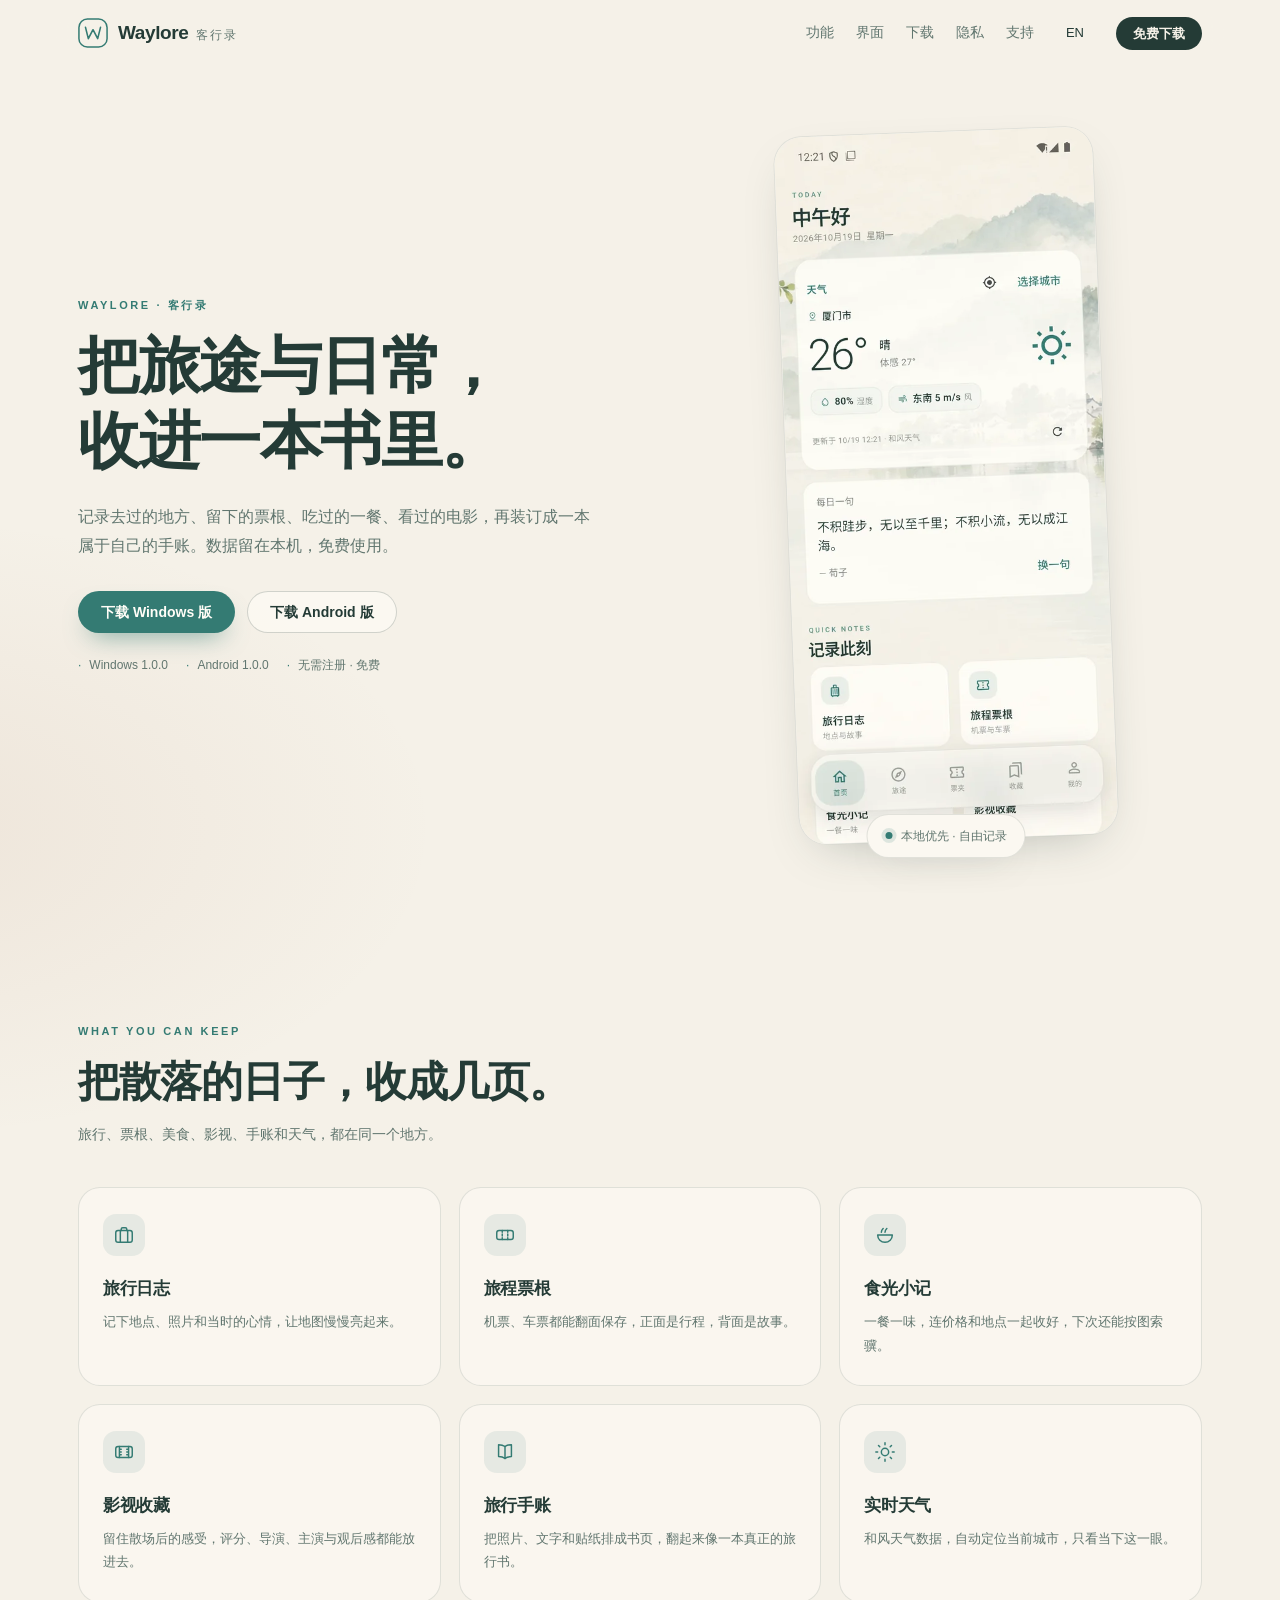
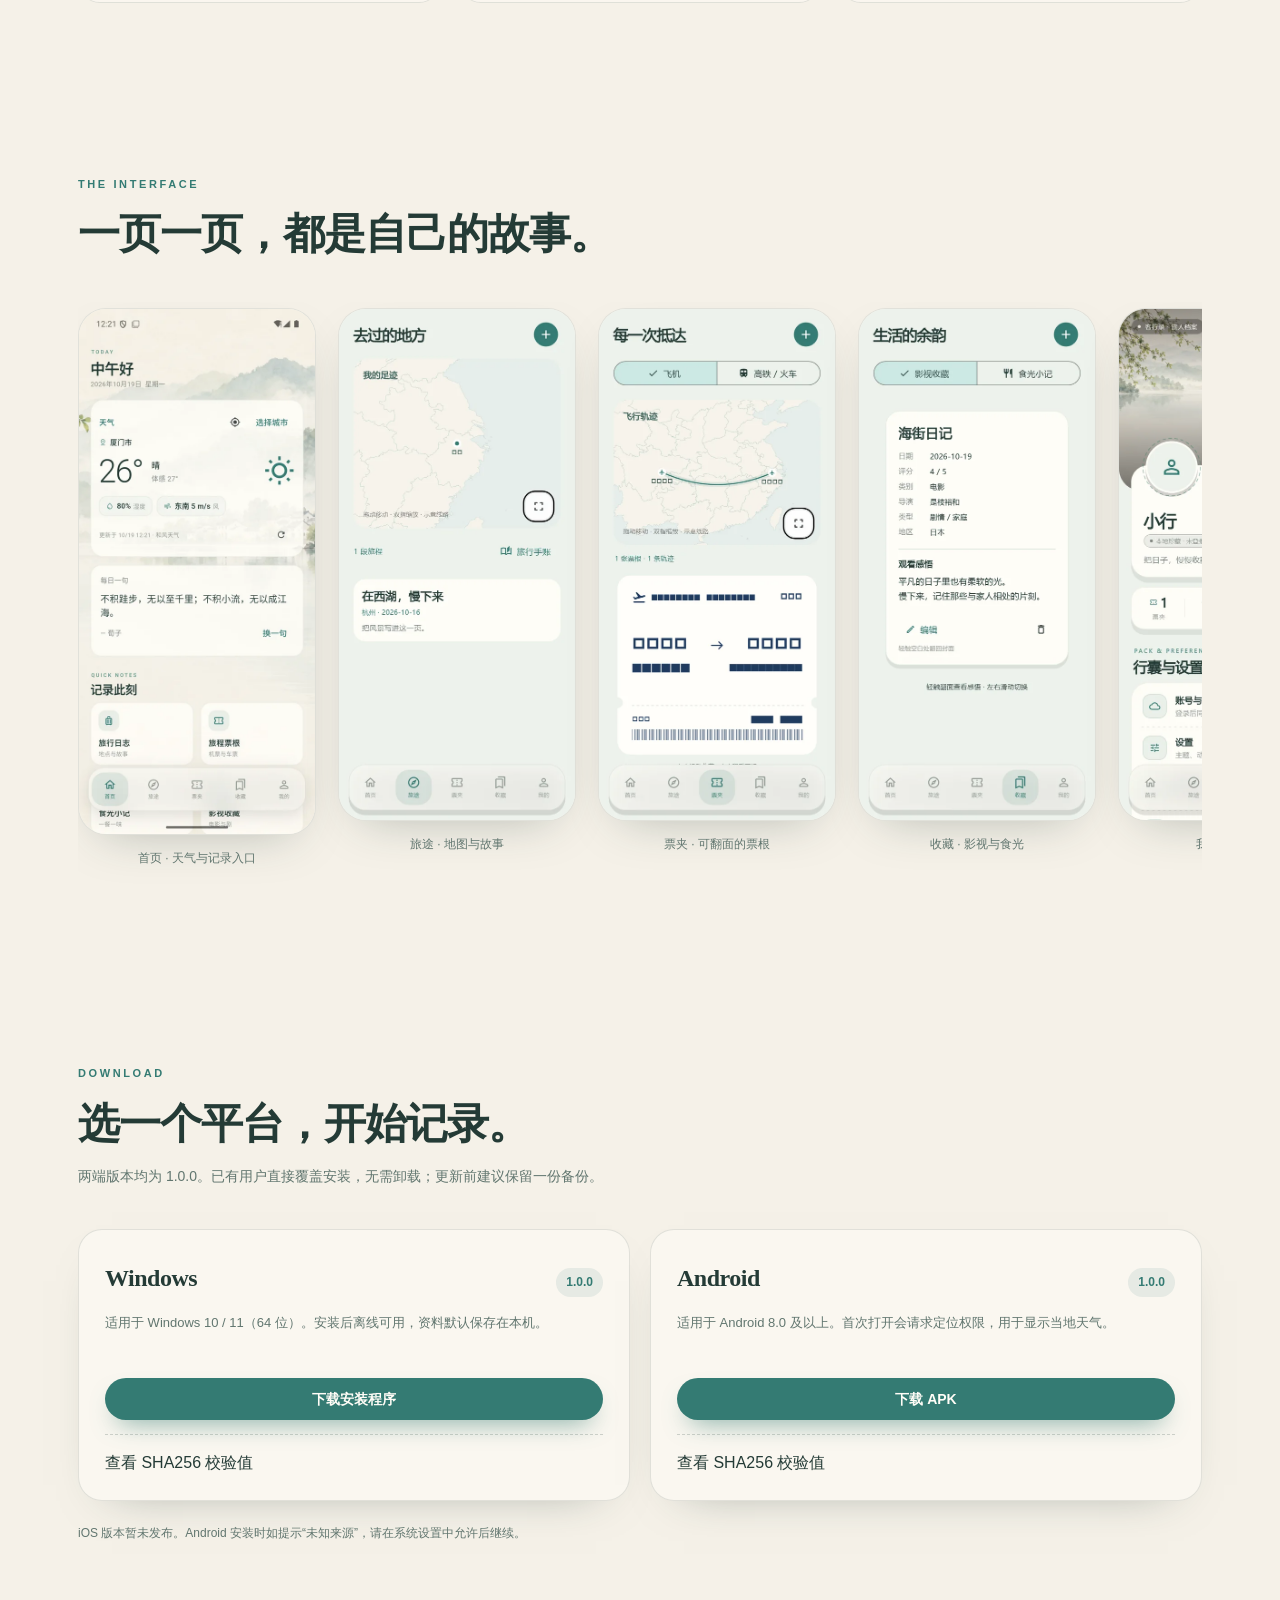
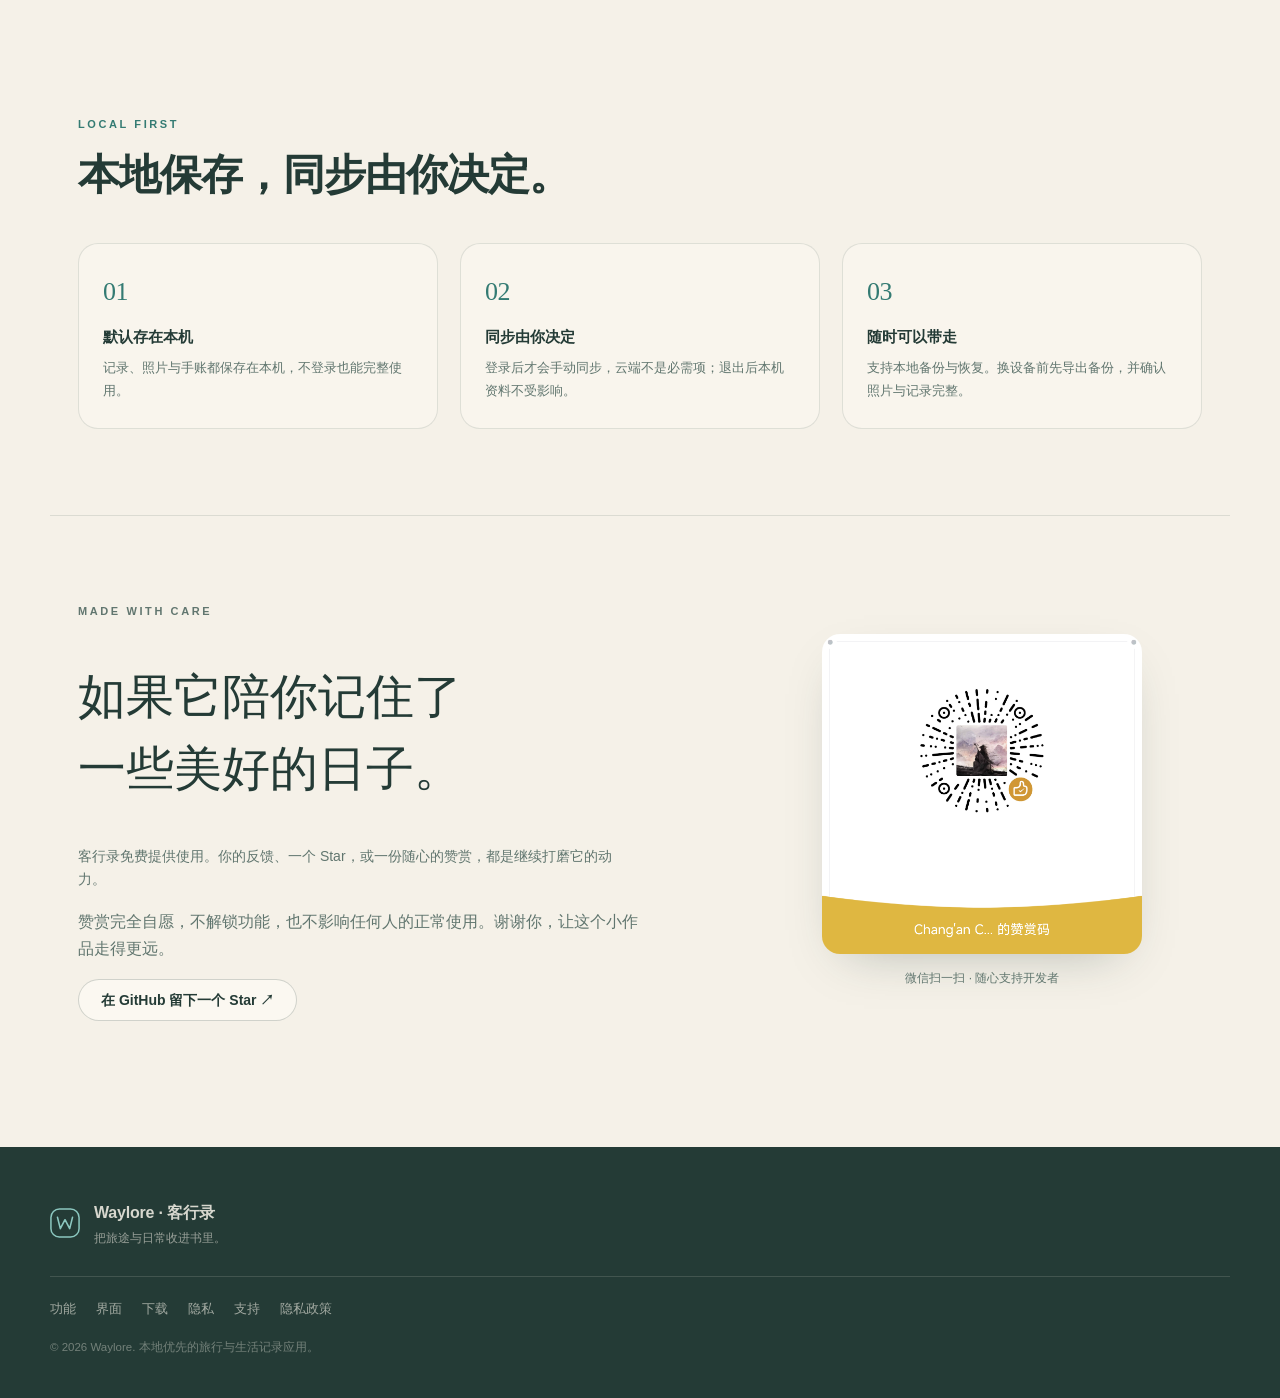
==== website/index.html @ 6da4e0a4 "Release Windows and Android 1.0.0 with OAuth, map zoom fixes and download website" ====
<!doctype html>
<html lang="zh-CN">
<head>
  <meta charset="utf-8">
  <meta name="viewport" content="width=device-width, initial-scale=1">
  <title>Waylore · 客行录 — 把旅途与日常收进书里</title>
  <meta name="description" content="Waylore（客行录）是一款本地优先的旅行与生活记录应用：旅行日志、票根、食光、影视、手账与实时天气。支持 Windows 与 Android，免费下载。">
  <meta property="og:title" content="Waylore · 客行录">
  <meta property="og:description" content="把旅途与日常，收进一本书里。">
  <meta property="og:image" content="assets/app.png">
  <link rel="icon" href="assets/app.png">
  <link rel="stylesheet" href="styles.css">
</head>
<body>
  <header class="site-header">
    <a class="brand" href="#top" aria-label="Waylore 首页">
      <svg class="mark" viewBox="0 0 32 32" aria-hidden="true">
        <rect x="1" y="1" width="30" height="30" rx="9" fill="none" stroke="currentColor" stroke-width="1.6"/>
        <path d="M8 10l3 12 5-9.5 5 9.5 3-12" fill="none" stroke="currentColor" stroke-width="1.7" stroke-linecap="round" stroke-linejoin="round"/>
      </svg>
      <span class="brand-text">Waylore<span class="brand-cn">客行录</span></span>
    </a>
    <nav class="site-nav">
      <a href="#features">功能</a>
      <a href="#screens">界面</a>
      <a href="#download">下载</a>
      <a href="#privacy">隐私</a>
      <a href="#support">支持</a>
    </nav>
    <a class="language-link" href="en.html" lang="en">EN</a>
    <a class="btn btn-small" href="#download">免费下载</a>
  </header>

  <main id="top">
    <section class="hero">
      <div class="hero-copy">
        <p class="eyebrow">WAYLORE · 客行录</p>
        <h1>把旅途与日常，<br>收进一本书里。</h1>
        <p class="lede">记录去过的地方、留下的票根、吃过的一餐、看过的电影，再装订成一本属于自己的手账。数据留在本机，免费使用。</p>
        <div class="cta-row">
          <a class="btn btn-primary" href="https://github.com/changanhe1205-afk/kexinglu/releases/latest/download/Kexinglu-Setup-1.0.0.exe" download>下载 Windows 版</a>
          <a class="btn btn-ghost" href="https://github.com/changanhe1205-afk/kexinglu/releases/latest/download/Kexinglu-Android-1.0.0.apk" download>下载 Android 版</a>
        </div>
        <ul class="hero-meta">
          <li>Windows 1.0.0</li>
          <li>Android 1.0.0</li>
          <li>无需注册 · 免费</li>
        </ul>
      </div>
      <div class="hero-art">
        <div class="phone hero-phone">
          <img src="assets/screenshots/home.webp" alt="Waylore 首页：问候、实时天气、每日一句与快捷记录">
        </div>
        <div class="float-card"><span class="dot"></span>本地优先 · 自由记录</div>
      </div>
    </section>

    <section id="features" class="section">
      <div class="section-head">
        <p class="eyebrow">WHAT YOU CAN KEEP</p>
        <h2>把散落的日子，收成几页。</h2>
        <p class="section-sub">旅行、票根、美食、影视、手账和天气，都在同一个地方。</p>
      </div>
      <div class="feature-grid">
        <article class="feature">
          <span class="icon"><svg viewBox="0 0 24 24" fill="none" stroke="currentColor" stroke-width="1.6" stroke-linecap="round" stroke-linejoin="round"><rect x="3" y="7" width="18" height="13" rx="2.5"/><path d="M9 7V5.5A1.5 1.5 0 0 1 10.5 4h3A1.5 1.5 0 0 1 15 5.5V7"/><path d="M8 7v13M16 7v13"/></svg></span>
          <h3>旅行日志</h3>
          <p>记下地点、照片和当时的心情，让地图慢慢亮起来。</p>
        </article>
        <article class="feature">
          <span class="icon"><svg viewBox="0 0 24 24" fill="none" stroke="currentColor" stroke-width="1.6" stroke-linecap="round" stroke-linejoin="round"><rect x="3" y="7" width="18" height="10" rx="2.5"/><path d="M9 7v10M15 7v10" stroke-dasharray="2 2"/></svg></span>
          <h3>旅程票根</h3>
          <p>机票、车票都能翻面保存，正面是行程，背面是故事。</p>
        </article>
        <article class="feature">
          <span class="icon"><svg viewBox="0 0 24 24" fill="none" stroke="currentColor" stroke-width="1.6" stroke-linecap="round" stroke-linejoin="round"><path d="M4 12h16a8 8 0 0 1-16 0Z"/><path d="M8 9c0-2 1-3 2-4M12 9c0-2 1-3 2-4"/></svg></span>
          <h3>食光小记</h3>
          <p>一餐一味，连价格和地点一起收好，下次还能按图索骥。</p>
        </article>
        <article class="feature">
          <span class="icon"><svg viewBox="0 0 24 24" fill="none" stroke="currentColor" stroke-width="1.6" stroke-linecap="round" stroke-linejoin="round"><rect x="3" y="6" width="18" height="12" rx="2.5"/><path d="M7 6v12M17 6v12M7 9h2M7 12h2M7 15h2M15 9h2M15 12h2M15 15h2"/></svg></span>
          <h3>影视收藏</h3>
          <p>留住散场后的感受，评分、导演、主演与观后感都能放进去。</p>
        </article>
        <article class="feature">
          <span class="icon"><svg viewBox="0 0 24 24" fill="none" stroke="currentColor" stroke-width="1.6" stroke-linecap="round" stroke-linejoin="round"><path d="M12 6c-2-1.5-4.5-2-7-2v13c2.5 0 5 .5 7 2 2-1.5 4.5-2 7-2V4c-2.5 0-5 .5-7 2Z"/><path d="M12 6v13"/></svg></span>
          <h3>旅行手账</h3>
          <p>把照片、文字和贴纸排成书页，翻起来像一本真正的旅行书。</p>
        </article>
        <article class="feature">
          <span class="icon"><svg viewBox="0 0 24 24" fill="none" stroke="currentColor" stroke-width="1.6" stroke-linecap="round" stroke-linejoin="round"><circle cx="12" cy="12" r="4"/><path d="M12 2v2M12 20v2M2 12h2M20 12h2M4.9 4.9l1.4 1.4M17.7 17.7l1.4 1.4M19.1 4.9l-1.4 1.4M6.3 17.7l-1.4 1.4"/></svg></span>
          <h3>实时天气</h3>
          <p>和风天气数据，自动定位当前城市，只看当下这一眼。</p>
        </article>
      </div>
    </section>

    <section id="screens" class="section">
      <div class="section-head">
        <p class="eyebrow">THE INTERFACE</p>
        <h2>一页一页，都是自己的故事。</h2>
      </div>
      <div class="shots" aria-label="应用界面预览">
        <figure class="shot"><div class="phone"><img src="assets/screenshots/home.webp" alt="首页"></div><figcaption>首页 · 天气与记录入口</figcaption></figure>
        <figure class="shot"><div class="phone"><img src="assets/screenshots/travel.webp" alt="旅途"></div><figcaption>旅途 · 地图与故事</figcaption></figure>
        <figure class="shot"><div class="phone"><img src="assets/screenshots/tickets.webp" alt="票夹"></div><figcaption>票夹 · 可翻面的票根</figcaption></figure>
        <figure class="shot"><div class="phone"><img src="assets/screenshots/collection.webp" alt="收藏"></div><figcaption>收藏 · 影视与食光</figcaption></figure>
        <figure class="shot"><div class="phone"><img src="assets/screenshots/profile.webp" alt="我的"></div><figcaption>我的 · 旅人档案</figcaption></figure>
        <figure class="shot"><div class="phone"><img src="assets/screenshots/search.webp" alt="城市搜索"></div><figcaption>城市搜索 · 全国区县</figcaption></figure>
      </div>
    </section>

    <section id="download" class="section download">
      <div class="section-head">
        <p class="eyebrow">DOWNLOAD</p>
        <h2>选一个平台，开始记录。</h2>
        <p class="section-sub">两端版本均为 1.0.0。已有用户直接覆盖安装，无需卸载；更新前建议保留一份备份。</p>
      </div>
      <div class="download-grid">
        <article class="download-card">
          <div class="download-top">
            <span class="platform">Windows</span>
            <span class="ver">1.0.0</span>
          </div>
          <p class="desc">适用于 Windows 10 / 11（64 位）。安装后离线可用，资料默认保存在本机。</p>
          <a class="btn btn-primary full" href="https://github.com/changanhe1205-afk/kexinglu/releases/latest/download/Kexinglu-Setup-1.0.0.exe" download>下载安装程序</a>
          <div class="hash"><a href="https://github.com/changanhe1205-afk/kexinglu/releases/latest/download/SHA256SUMS.txt">查看 SHA256 校验值</a></div>
        </article>
        <article class="download-card">
          <div class="download-top">
            <span class="platform">Android</span>
            <span class="ver">1.0.0</span>
          </div>
          <p class="desc">适用于 Android 8.0 及以上。首次打开会请求定位权限，用于显示当地天气。</p>
          <a class="btn btn-primary full" href="https://github.com/changanhe1205-afk/kexinglu/releases/latest/download/Kexinglu-Android-1.0.0.apk" download>下载 APK</a>
          <div class="hash"><a href="https://github.com/changanhe1205-afk/kexinglu/releases/latest/download/SHA256SUMS.txt">查看 SHA256 校验值</a></div>
        </article>
      </div>
      <p class="note">iOS 版本暂未发布。Android 安装时如提示“未知来源”，请在系统设置中允许后继续。</p>
    </section>

    <section id="privacy" class="section privacy">
      <div class="section-head">
        <p class="eyebrow">LOCAL FIRST</p>
        <h2>本地保存，同步由你决定。</h2>
      </div>
      <div class="privacy-grid">
        <article><span class="num">01</span><h3>默认存在本机</h3><p>记录、照片与手账都保存在本机，不登录也能完整使用。</p></article>
        <article><span class="num">02</span><h3>同步由你决定</h3><p>登录后才会手动同步，云端不是必需项；退出后本机资料不受影响。</p></article>
        <article><span class="num">03</span><h3>随时可以带走</h3><p>支持本地备份与恢复。换设备前先导出备份，并确认照片与记录完整。</p></article>
      </div>
    </section>
    <section id="support" class="section support-section">
      <div><p class="eyebrow">MADE WITH CARE</p><h2>如果它陪你记住了<br>一些美好的日子。</h2>
      <p class="section-sub">客行录免费提供使用。你的反馈、一个 Star，或一份随心的赞赏，都是继续打磨它的动力。</p>
      <p>赞赏完全自愿，不解锁功能，也不影响任何人的正常使用。谢谢你，让这个小作品走得更远。</p>
      <a class="btn btn-ghost" href="https://github.com/changanhe1205-afk/kexinglu" target="_blank" rel="noopener">在 GitHub 留下一个 Star ↗</a></div>
      <figure class="support-code"><a href="assets/support-wechat.png" target="_blank" rel="noopener"><img src="assets/support-wechat.png" alt="开发者的微信赞赏码，点击查看原图" loading="lazy" width="1229" height="1229"></a><figcaption>微信扫一扫 · 随心支持开发者</figcaption></figure>
    </section>
  </main>

  <footer class="site-footer">
    <div class="footer-brand">
      <svg class="mark" viewBox="0 0 32 32" aria-hidden="true">
        <rect x="1" y="1" width="30" height="30" rx="9" fill="none" stroke="currentColor" stroke-width="1.6"/>
        <path d="M8 10l3 12 5-9.5 5 9.5 3-12" fill="none" stroke="currentColor" stroke-width="1.7" stroke-linecap="round" stroke-linejoin="round"/>
      </svg>
      <div>
        <strong>Waylore · 客行录</strong>
        <span>把旅途与日常收进书里。</span>
      </div>
    </div>
    <div class="footer-links">
      <a href="#features">功能</a>
      <a href="#screens">界面</a>
      <a href="#download">下载</a>
      <a href="#privacy">隐私</a>
      <a href="#support">支持</a>
      <a href="privacy.html">隐私政策</a>
    </div>
    <p class="copyright">© 2026 Waylore. 本地优先的旅行与生活记录应用。</p>
  </footer>

  <script src="app.js"></script>
</body>
</html>
---- website/styles.css ----
:root {
  --paper: #f5f1e8;
  --paper-2: #fbf8f1;
  --ink: #243b36;
  --muted: #61766f;
  --accent: #347b73;
  --accent-deep: #285f59;
  --line: rgba(36, 59, 54, 0.12);
  --line-strong: rgba(36, 59, 54, 0.2);
  --shadow: 0 18px 50px -24px rgba(36, 59, 54, 0.35);
  --serif: "Noto Serif SC", "Songti SC", "STSong", "SimSun", Georgia, serif;
  --sans: -apple-system, BlinkMacSystemFont, "Segoe UI", "PingFang SC", "Microsoft YaHei", sans-serif;
}

* { box-sizing: border-box; }

html { scroll-behavior: smooth; }

body {
  margin: 0;
  color: var(--ink);
  background:
    radial-gradient(1100px 560px at 88% -8%, rgba(52, 123, 115, 0.11), transparent 62%),
    radial-gradient(900px 520px at -8% 18%, rgba(166, 109, 76, 0.09), transparent 60%),
    var(--paper);
  font-family: var(--sans);
  line-height: 1.7;
  -webkit-font-smoothing: antialiased;
}

a { color: inherit; text-decoration: none; }

img { max-width: 100%; display: block; }

/* ---------- header ---------- */

.site-header {
  position: sticky;
  top: 0;
  z-index: 20;
  display: flex;
  align-items: center;
  gap: 24px;
  max-width: 1180px;
  margin: 0 auto;
  padding: 14px 28px;
  background: rgba(245, 241, 232, 0.78);
  backdrop-filter: blur(14px);
  border-bottom: 1px solid transparent;
  transition: border-color 0.2s ease;
}

.site-header.is-scrolled { border-bottom-color: var(--line); }

.brand {
  display: flex;
  align-items: center;
  gap: 10px;
  flex: none;
}

.mark {
  width: 30px;
  height: 30px;
  color: var(--accent);
  flex: none;
}

.brand-text {
  display: flex;
  align-items: baseline;
  gap: 8px;
  font-size: 19px;
  font-weight: 700;
  letter-spacing: -0.4px;
}

.brand-cn {
  font-size: 12px;
  font-weight: 500;
  letter-spacing: 2px;
  color: var(--muted);
}

.site-nav {
  display: flex;
  gap: 22px;
  margin-left: auto;
  font-size: 13.5px;
  color: var(--muted);
}

.site-nav a { transition: color 0.2s ease; }
.site-nav a:hover { color: var(--accent); }

.btn {
  display: inline-flex;
  align-items: center;
  justify-content: center;
  gap: 8px;
  padding: 13px 22px;
  border-radius: 999px;
  border: 1px solid transparent;
  font-size: 14px;
  font-weight: 600;
  line-height: 1;
  cursor: pointer;
  transition: transform 0.15s ease, background 0.2s ease, box-shadow 0.2s ease;
}

.btn:hover { transform: translateY(-1px); }

.btn-primary {
  background: var(--accent);
  color: #fffdf7;
  box-shadow: 0 12px 26px -12px rgba(52, 123, 115, 0.75);
}

.btn-primary:hover { background: var(--accent-deep); }

.btn-ghost {
  border-color: var(--line-strong);
  color: var(--ink);
  background: rgba(255, 253, 247, 0.6);
}

.btn-ghost:hover { border-color: var(--accent); color: var(--accent); }

.btn-small { padding: 9px 16px; font-size: 13px; background: var(--ink); color: var(--paper); }
.btn-small:hover { background: var(--accent-deep); }

.btn.full { width: 100%; }

/* ---------- hero ---------- */

.hero {
  display: grid;
  grid-template-columns: minmax(0, 1.05fr) minmax(0, 0.95fr);
  gap: 48px;
  align-items: center;
  max-width: 1180px;
  margin: 0 auto;
  padding: 64px 28px 96px;
}

.eyebrow {
  margin: 0 0 14px;
  font-size: 11px;
  font-weight: 700;
  letter-spacing: 2.6px;
  color: var(--accent);
}

.hero h1 {
  margin: 0;
  font-family: var(--serif);
  font-size: clamp(38px, 5.2vw, 62px);
  font-weight: 600;
  line-height: 1.22;
  letter-spacing: -1.5px;
}

.lede {
  margin: 22px 0 0;
  max-width: 520px;
  font-size: 15.5px;
  line-height: 1.9;
  color: var(--muted);
}

.cta-row {
  display: flex;
  flex-wrap: wrap;
  gap: 12px;
  margin-top: 30px;
}

.hero-meta {
  display: flex;
  flex-wrap: wrap;
  gap: 8px 18px;
  margin: 22px 0 0;
  padding: 0;
  list-style: none;
  font-size: 12px;
  color: var(--muted);
}

.hero-meta li::before {
  content: "·";
  margin-right: 8px;
  color: var(--accent);
}

.hero-art {
  position: relative;
  display: flex;
  justify-content: center;
}

.phone {
  width: 100%;
  border-radius: 28px;
  overflow: hidden;
  background: var(--paper-2);
  border: 1px solid var(--line);
  box-shadow: var(--shadow);
}

.hero-phone {
  width: min(320px, 78%);
  transform: rotate(-2.2deg);
}

.hero-phone img { width: 100%; }

.float-card {
  position: absolute;
  left: 50%;
  bottom: -18px;
  transform: translateX(-50%);
  display: inline-flex;
  align-items: center;
  gap: 8px;
  padding: 11px 18px;
  border-radius: 999px;
  background: var(--paper-2);
  border: 1px solid var(--line);
  box-shadow: 0 14px 34px -20px rgba(36, 59, 54, 0.5);
  font-size: 12px;
  color: var(--muted);
  white-space: nowrap;
}

.dot {
  width: 7px;
  height: 7px;
  border-radius: 50%;
  background: var(--accent);
  box-shadow: 0 0 0 4px rgba(52, 123, 115, 0.15);
}

/* ---------- sections ---------- */

.section {
  max-width: 1180px;
  margin: 0 auto;
  padding: 86px 28px;
}

.section-head {
  max-width: 640px;
  margin-bottom: 40px;
}

.section-head h2 {
  margin: 0;
  font-family: var(--serif);
  font-size: clamp(28px, 3.6vw, 42px);
  font-weight: 600;
  line-height: 1.3;
  letter-spacing: -1px;
}

.section-sub {
  margin: 14px 0 0;
  font-size: 14px;
  color: var(--muted);
}

/* ---------- features ---------- */

.feature-grid {
  display: grid;
  grid-template-columns: repeat(3, minmax(0, 1fr));
  gap: 18px;
}

.feature {
  padding: 26px 24px 28px;
  border-radius: 22px;
  background: rgba(251, 248, 241, 0.78);
  border: 1px solid var(--line);
  transition: transform 0.18s ease, box-shadow 0.2s ease;
}

.feature:hover {
  transform: translateY(-3px);
  box-shadow: 0 20px 44px -30px rgba(36, 59, 54, 0.45);
}

.feature .icon {
  display: inline-flex;
  width: 42px;
  height: 42px;
  align-items: center;
  justify-content: center;
  border-radius: 13px;
  background: rgba(52, 123, 115, 0.1);
  color: var(--accent);
  margin-bottom: 18px;
}

.feature .icon svg { width: 22px; height: 22px; }

.feature h3 {
  margin: 0 0 8px;
  font-size: 16.5px;
  font-weight: 700;
  letter-spacing: -0.3px;
}

.feature p {
  margin: 0;
  font-size: 13px;
  line-height: 1.8;
  color: var(--muted);
}

/* ---------- screenshots ---------- */

.shots {
  display: flex;
  gap: 22px;
  overflow-x: auto;
  padding: 6px 4px 24px;
  scroll-snap-type: x mandatory;
  scrollbar-width: thin;
}

.shot {
  flex: 0 0 auto;
  width: 238px;
  margin: 0;
  scroll-snap-align: start;
}

.shot .phone { width: 100%; }

.shot figcaption {
  margin-top: 13px;
  text-align: center;
  font-size: 12px;
  color: var(--muted);
}

/* ---------- download ---------- */

.download-grid {
  display: grid;
  grid-template-columns: repeat(2, minmax(0, 1fr));
  gap: 20px;
}

.download-card {
  padding: 28px 26px 24px;
  border-radius: 24px;
  background: rgba(251, 248, 241, 0.9);
  border: 1px solid var(--line);
  box-shadow: 0 18px 46px -34px rgba(36, 59, 54, 0.5);
}

.download-top {
  display: flex;
  align-items: baseline;
  justify-content: space-between;
  gap: 12px;
}

.platform {
  font-family: var(--serif);
  font-size: 24px;
  font-weight: 600;
  letter-spacing: -0.5px;
}

.ver {
  font-size: 12px;
  font-weight: 600;
  color: var(--accent);
  background: rgba(52, 123, 115, 0.1);
  padding: 4px 10px;
  border-radius: 999px;
}

.download-card .desc {
  margin: 12px 0 20px;
  font-size: 13px;
  line-height: 1.8;
  color: var(--muted);
  min-height: 3.6em;
}

.hash {
  display: flex;
  align-items: center;
  gap: 10px;
  margin-top: 14px;
  padding-top: 14px;
  border-top: 1px dashed var(--line-strong);
}

.hash code {
  font-size: 11px;
  color: var(--muted);
  letter-spacing: 0.4px;
}

.hash button {
  margin-left: auto;
  border: 0;
  background: none;
  padding: 4px 0;
  font-size: 11.5px;
  font-weight: 600;
  color: var(--accent);
  cursor: pointer;
}

.hash button:hover { color: var(--accent-deep); text-decoration: underline; }

.note {
  margin: 22px 0 0;
  font-size: 12px;
  color: var(--muted);
}

/* ---------- privacy ---------- */

.privacy-grid {
  display: grid;
  grid-template-columns: repeat(3, minmax(0, 1fr));
  gap: 22px;
}

.privacy-grid article {
  padding: 26px 24px;
  border-radius: 20px;
  border: 1px solid var(--line);
  background: rgba(251, 248, 241, 0.55);
}

.num {
  display: block;
  font-family: var(--serif);
  font-size: 26px;
  color: var(--accent);
  letter-spacing: -0.5px;
  margin-bottom: 10px;
}

.privacy-grid h3 {
  margin: 0 0 8px;
  font-size: 15px;
  font-weight: 700;
}

.privacy-grid p {
  margin: 0;
  font-size: 12.5px;
  line-height: 1.8;
  color: var(--muted);
}

/* ---------- prose (privacy / docs) ---------- */

.prose { max-width: 820px; }

.prose h1 {
  margin: 0 0 6px;
  font-family: var(--serif);
  font-size: clamp(32px, 4.5vw, 46px);
  font-weight: 600;
  letter-spacing: -1px;
}

.prose .updated {
  margin: 0 0 28px;
  font-size: 12px;
  color: var(--muted);
}

.prose h2 {
  margin: 34px 0 10px;
  font-family: var(--serif);
  font-size: 21px;
  font-weight: 600;
  letter-spacing: -0.3px;
}

.prose p,
.prose li {
  font-size: 14px;
  line-height: 1.95;
  color: var(--muted);
}

.prose ul { padding-left: 22px; }
.prose li { margin: 6px 0; }
.prose strong { color: var(--ink); font-weight: 600; }

.prose .back { margin-top: 36px; }

/* ---------- footer ---------- */

.site-footer {
  margin-top: 40px;
  padding: 52px 28px 40px;
  background: var(--ink);
  color: rgba(245, 241, 232, 0.86);
}

.footer-brand {
  display: flex;
  align-items: center;
  gap: 14px;
  max-width: 1180px;
  margin: 0 auto;
}

.footer-brand .mark { color: #8cc8c0; }

.footer-brand strong {
  display: block;
  font-size: 16px;
  letter-spacing: -0.2px;
}

.footer-brand span {
  display: block;
  margin-top: 2px;
  font-size: 12px;
  color: rgba(245, 241, 232, 0.55);
}

.footer-links {
  display: flex;
  gap: 20px;
  max-width: 1180px;
  margin: 28px auto 0;
  padding-top: 22px;
  border-top: 1px solid rgba(245, 241, 232, 0.14);
  font-size: 12.5px;
  color: rgba(245, 241, 232, 0.6);
}

.footer-links a:hover { color: #8cc8c0; }

.copyright {
  max-width: 1180px;
  margin: 18px auto 0;
  font-size: 11.5px;
  color: rgba(245, 241, 232, 0.38);
}

/* ---------- responsive ---------- */

@media (max-width: 920px) {
  .hero { grid-template-columns: 1fr; padding-top: 40px; gap: 36px; }
  .hero-art { order: -1; }
  .hero-phone { transform: none; width: min(300px, 68%); }
  .feature-grid { grid-template-columns: repeat(2, minmax(0, 1fr)); }
  .privacy-grid { grid-template-columns: 1fr; }
}

@media (max-width: 700px) {
  .site-nav { display: none; }
  .site-header { padding: 12px 18px; }
  .hero { padding: 30px 18px 72px; }
  .section { padding: 64px 18px; }
  .download-grid { grid-template-columns: 1fr; }
  .feature-grid { grid-template-columns: 1fr; }
  .hero h1 { letter-spacing: -1px; }
  .float-card { font-size: 11px; padding: 9px 14px; }
}

.reveal {
  opacity: 0;
  transform: translateY(14px);
  transition: opacity 0.55s ease, transform 0.55s ease;
}

.reveal.is-visible {
  opacity: 1;
  transform: none;
}

@media (prefers-reduced-motion: reduce) {
  html { scroll-behavior: auto; }
  * { transition: none !important; }
  .reveal { opacity: 1; transform: none; }
}

.support-section{display:grid;grid-template-columns:1.4fr 1fr;gap:70px;align-items:center;border-top:1px solid var(--line)}
.support-section h2{font-family:var(--serif);font-size:clamp(30px,4vw,48px);font-weight:500;line-height:1.5}
.support-section p{max-width:560px;color:var(--muted)}
.support-code{margin:0;max-width:320px;justify-self:center;text-align:center}
.support-code img{width:100%;height:auto;border-radius:18px;box-shadow:var(--shadow)}
.support-code figcaption{font-size:12px;color:var(--muted);margin-top:14px}
.language-link{font-size:13px;padding:8px}
@media(max-width:700px){.support-section{grid-template-columns:1fr;gap:32px}.support-code{max-width:250px}.hero-art{order:0}.hero-copy{order:-1}}
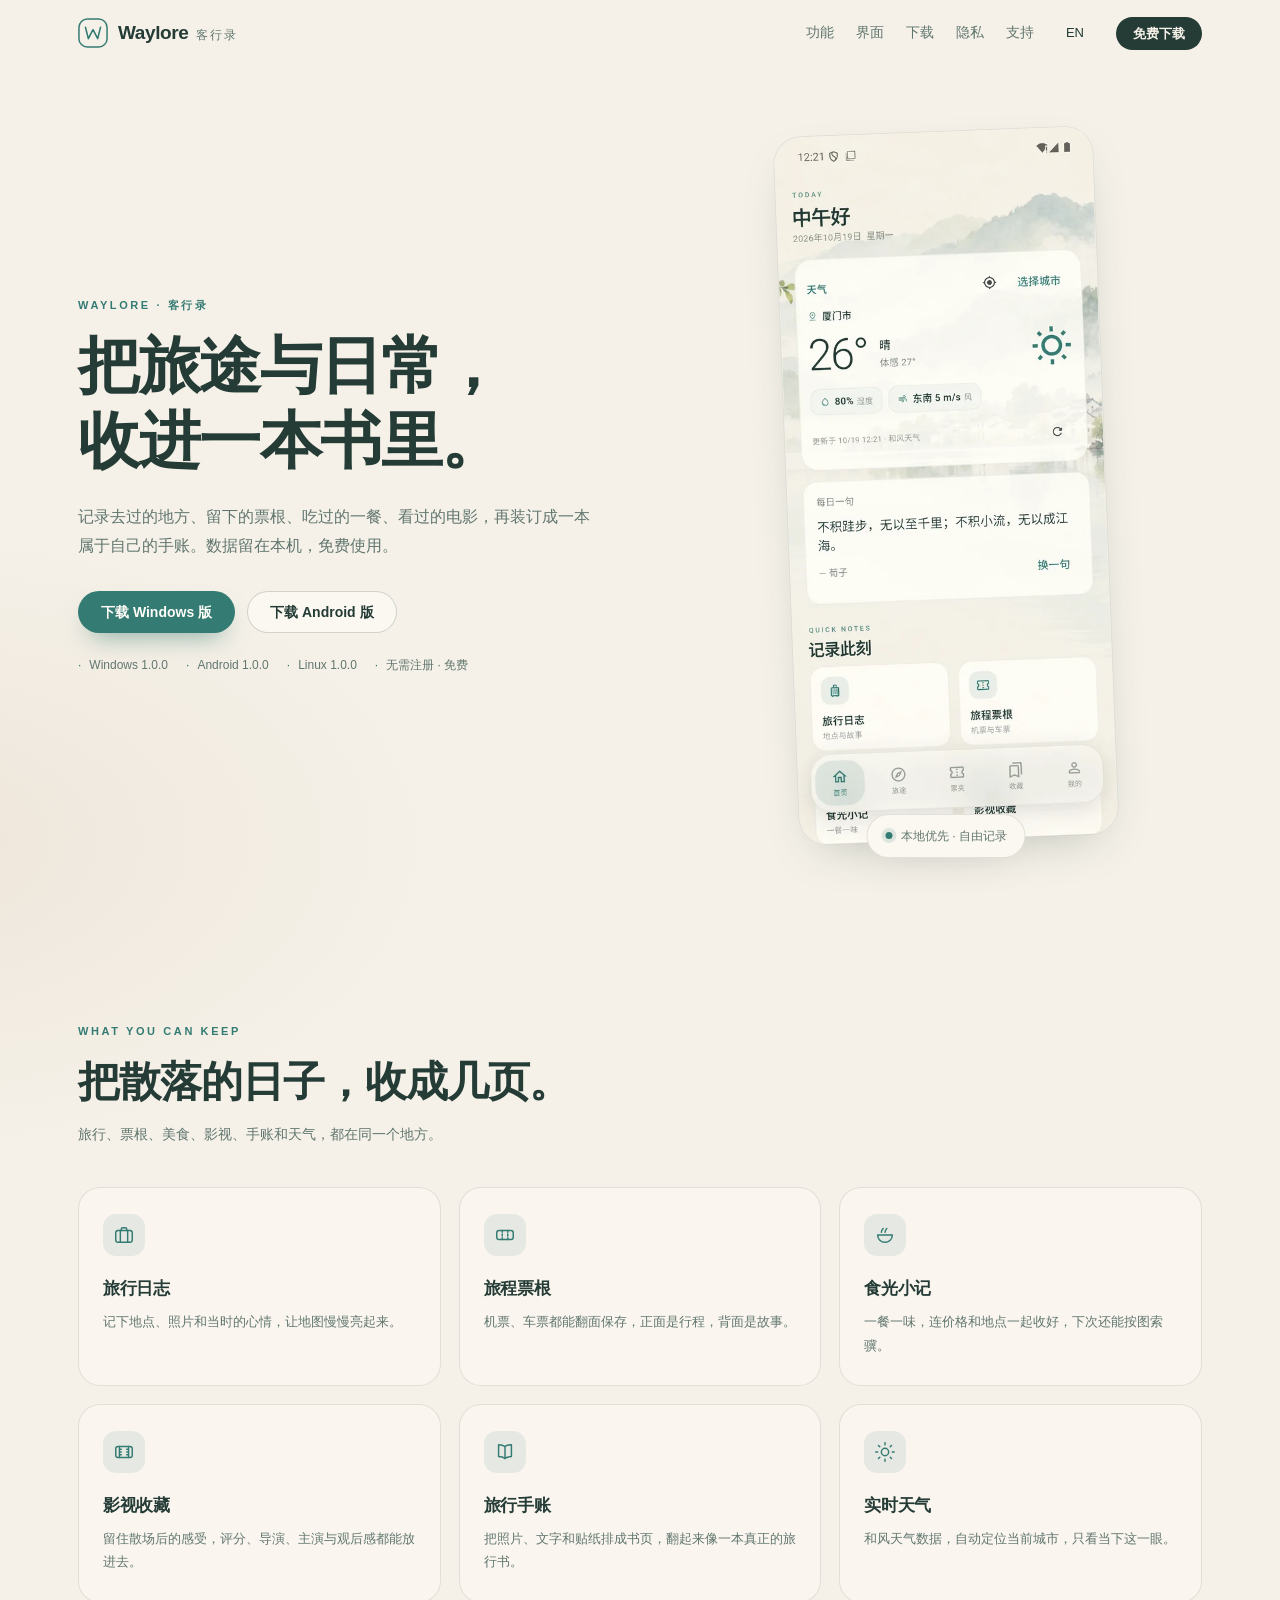
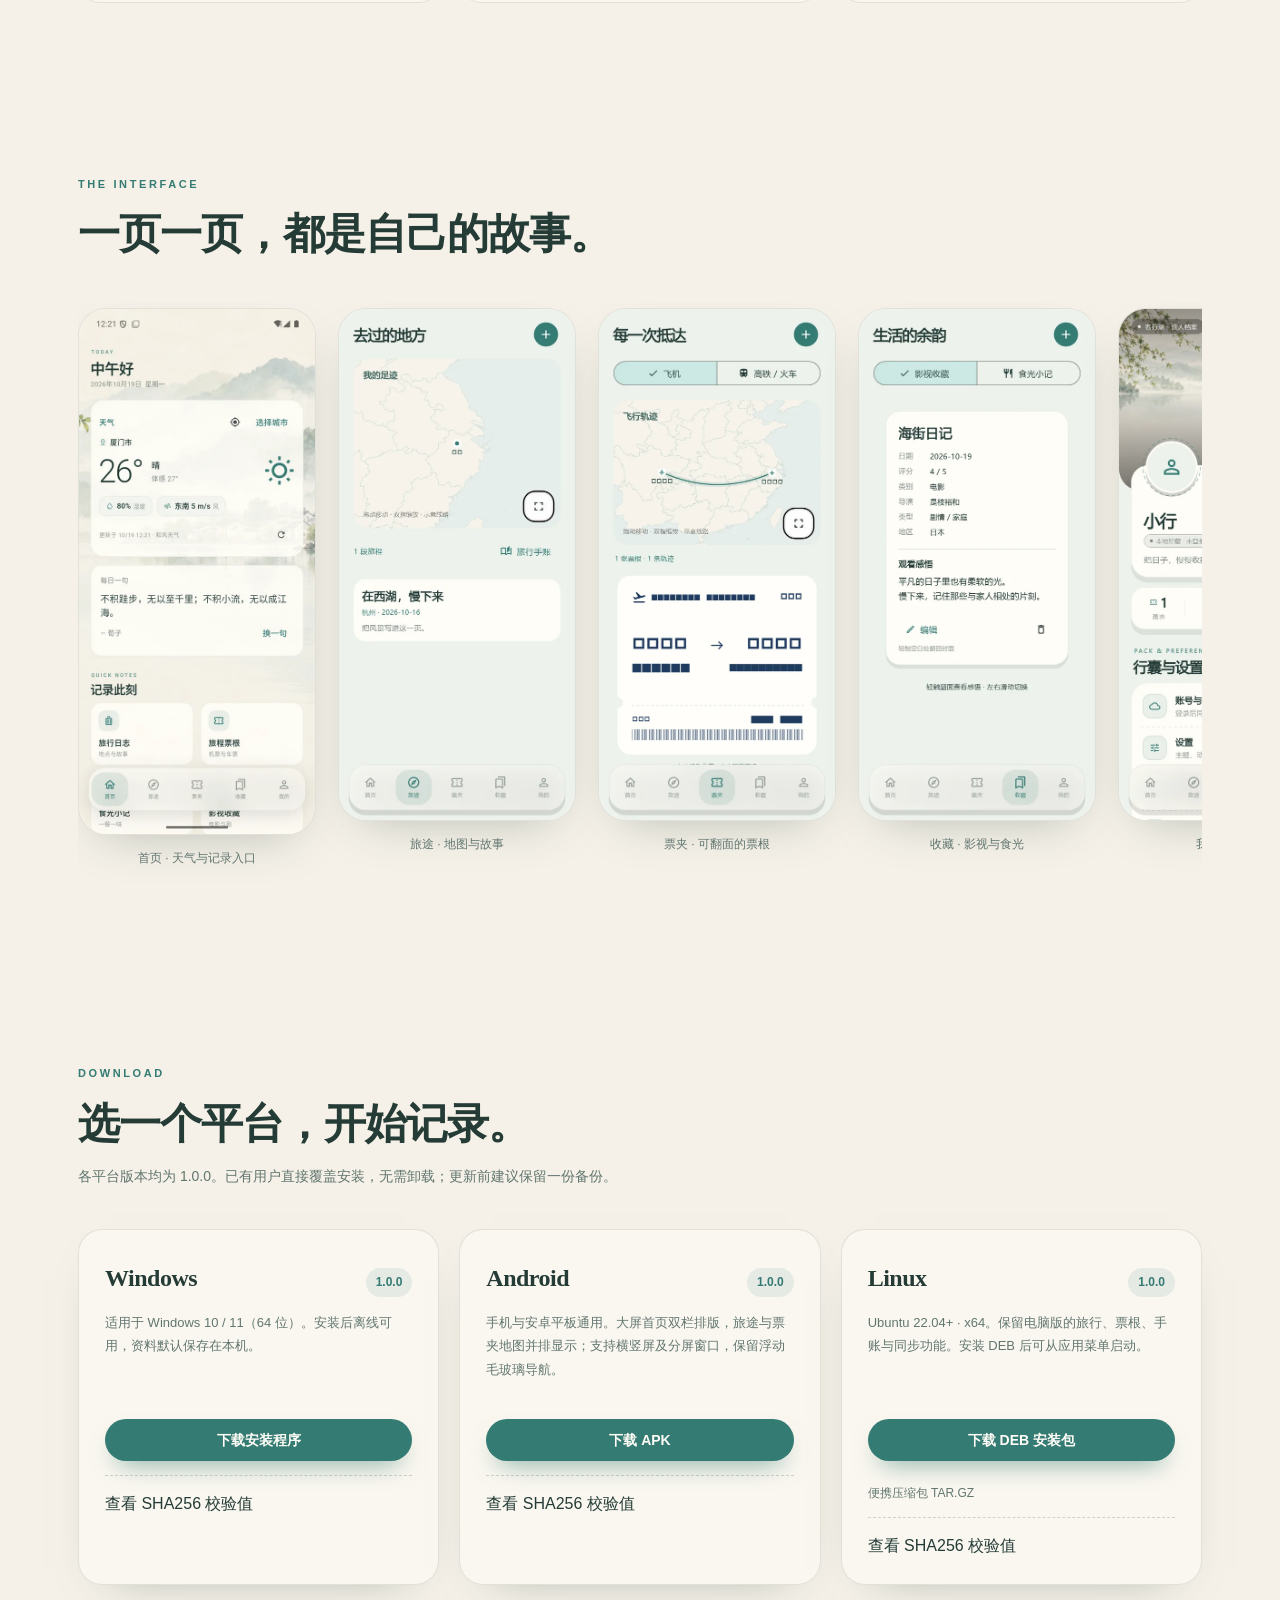
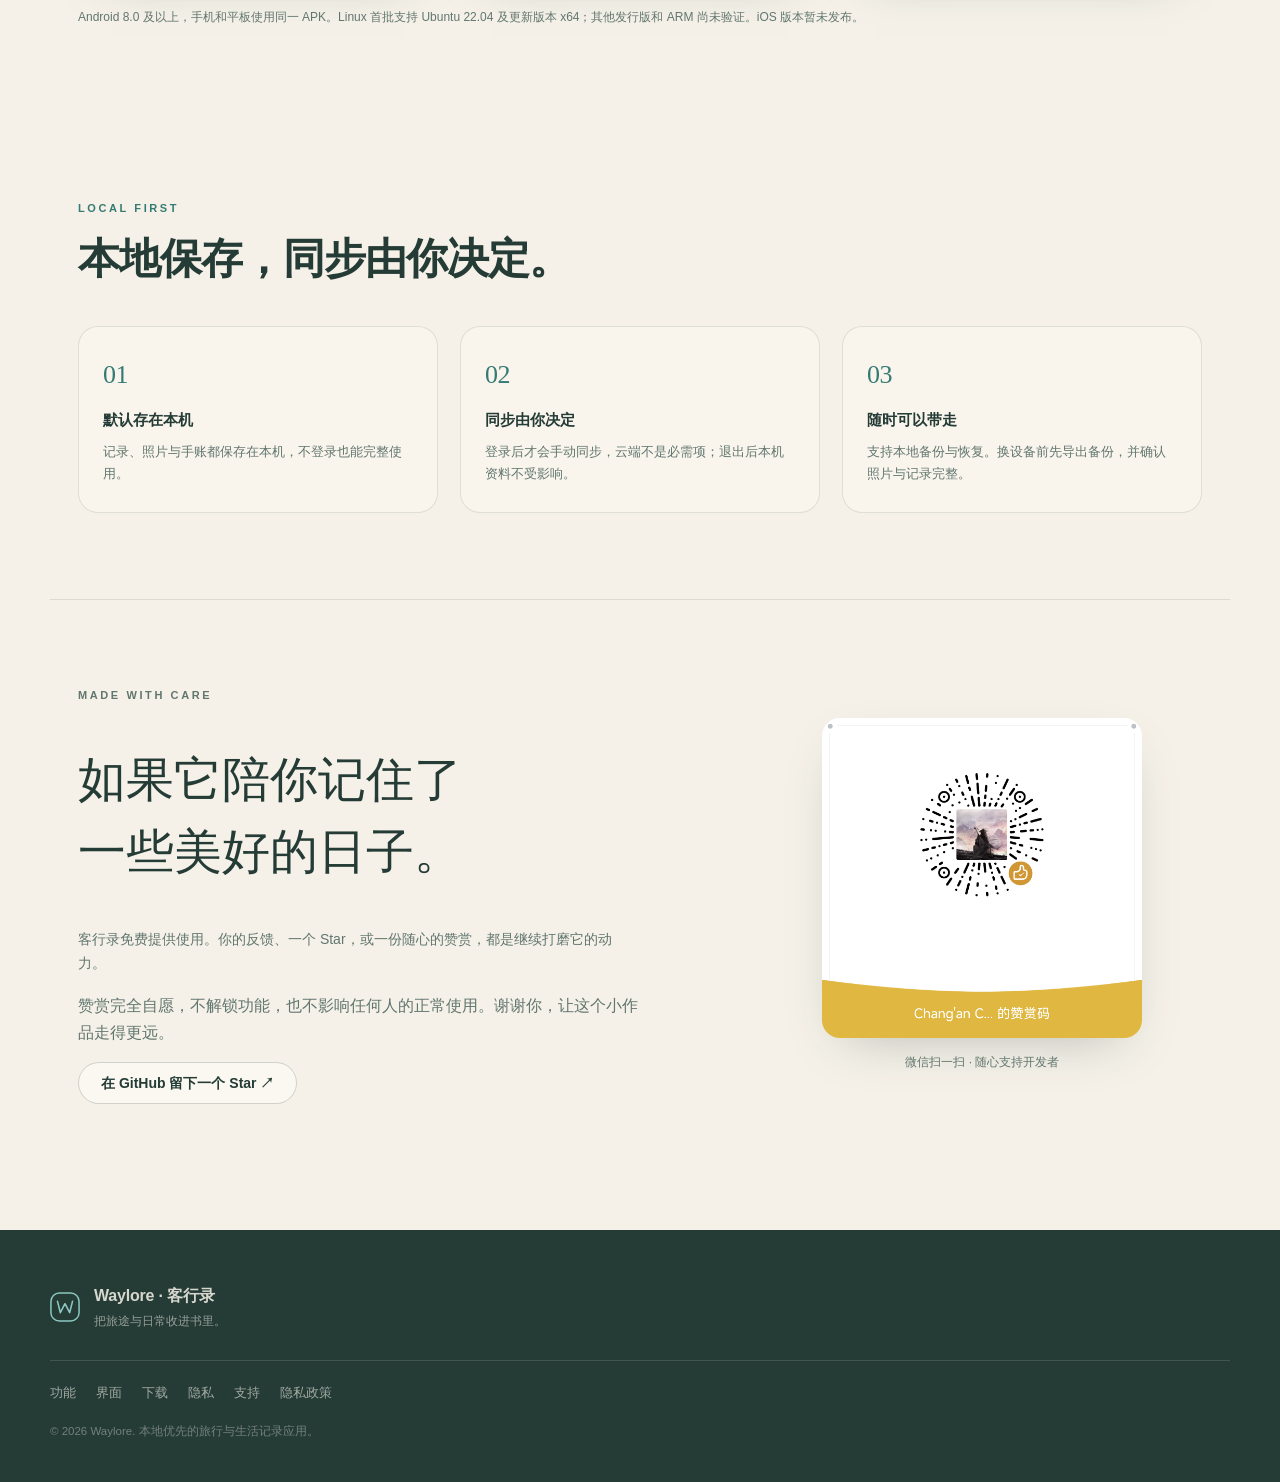
==== commit 0f930269: "Adapt Android for tablets and split screen, add Linux download pages" ====
--- a/website/index.html
+++ b/website/index.html
@@ -44,6 +44,7 @@
         <ul class="hero-meta">
           <li>Windows 1.0.0</li>
           <li>Android 1.0.0</li>
+          <li>Linux 1.0.0</li>
           <li>无需注册 · 免费</li>
         </ul>
       </div>
@@ -114,7 +115,7 @@
       <div class="section-head">
         <p class="eyebrow">DOWNLOAD</p>
         <h2>选一个平台，开始记录。</h2>
-        <p class="section-sub">两端版本均为 1.0.0。已有用户直接覆盖安装，无需卸载；更新前建议保留一份备份。</p>
+        <p class="section-sub">各平台版本均为 1.0.0。已有用户直接覆盖安装，无需卸载；更新前建议保留一份备份。</p>
       </div>
       <div class="download-grid">
         <article class="download-card">
@@ -131,12 +132,13 @@
             <span class="platform">Android</span>
             <span class="ver">1.0.0</span>
           </div>
-          <p class="desc">适用于 Android 8.0 及以上。首次打开会请求定位权限，用于显示当地天气。</p>
+          <p class="desc">手机与安卓平板通用。大屏首页双栏排版，旅途与票夹地图并排显示；支持横竖屏及分屏窗口，保留浮动毛玻璃导航。</p>
           <a class="btn btn-primary full" href="https://github.com/changanhe1205-afk/kexinglu/releases/latest/download/Kexinglu-Android-1.0.0.apk" download>下载 APK</a>
           <div class="hash"><a href="https://github.com/changanhe1205-afk/kexinglu/releases/latest/download/SHA256SUMS.txt">查看 SHA256 校验值</a></div>
         </article>
+        <article class="download-card"><div class="download-top"><span class="platform">Linux</span><span class="ver">1.0.0</span></div><p class="desc">Ubuntu 22.04+ · x64。保留电脑版的旅行、票根、手账与同步功能。安装 DEB 后可从应用菜单启动。</p><a class="btn btn-primary full" href="https://github.com/changanhe1205-afk/kexinglu/releases/latest/download/Kexinglu-Linux-1.0.0-amd64.deb">下载 DEB 安装包</a><p class="note"><a href="https://github.com/changanhe1205-afk/kexinglu/releases/latest/download/Kexinglu-Linux-1.0.0-x86_64.tar.gz">便携压缩包 TAR.GZ</a></p><div class="hash"><a href="https://github.com/changanhe1205-afk/kexinglu/releases/latest/download/SHA256SUMS.txt">查看 SHA256 校验值</a></div></article>
       </div>
-      <p class="note">iOS 版本暂未发布。Android 安装时如提示“未知来源”，请在系统设置中允许后继续。</p>
+      <p class="note">Android 8.0 及以上，手机和平板使用同一 APK。Linux 首批支持 Ubuntu 22.04 及更新版本 x64；其他发行版和 ARM 尚未验证。iOS 版本暂未发布。</p>
     </section>
 
     <section id="privacy" class="section privacy">
--- a/website/styles.css
+++ b/website/styles.css
@@ -348,7 +348,7 @@
 
 .download-grid {
   display: grid;
-  grid-template-columns: repeat(2, minmax(0, 1fr));
+  grid-template-columns: repeat(auto-fit, minmax(min(100%, 280px), 1fr));
   gap: 20px;
 }
 
@@ -599,3 +599,5 @@
 .support-code figcaption{font-size:12px;color:var(--muted);margin-top:14px}
 .language-link{font-size:13px;padding:8px}
 @media(max-width:700px){.support-section{grid-template-columns:1fr;gap:32px}.support-code{max-width:250px}.hero-art{order:0}.hero-copy{order:-1}}
+
+@media(min-width:701px){.download-card .desc{min-height:88px}}
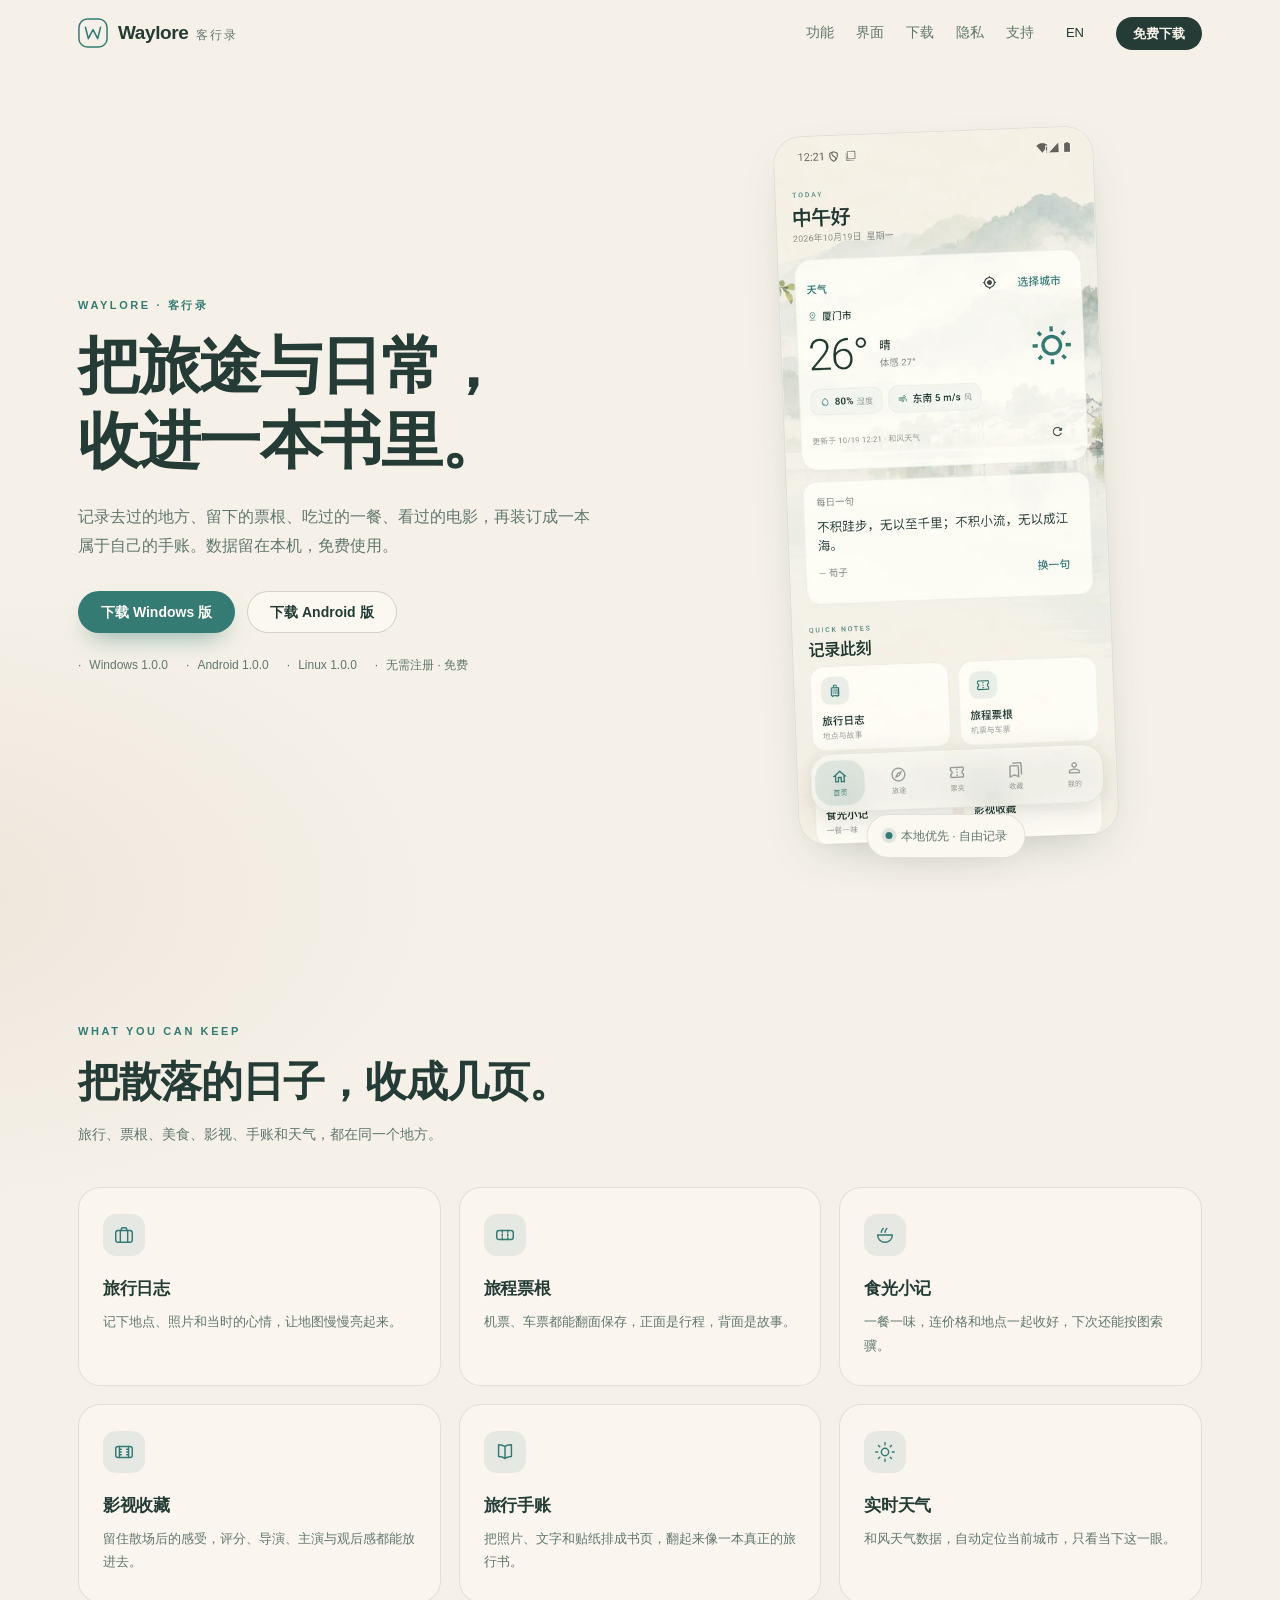
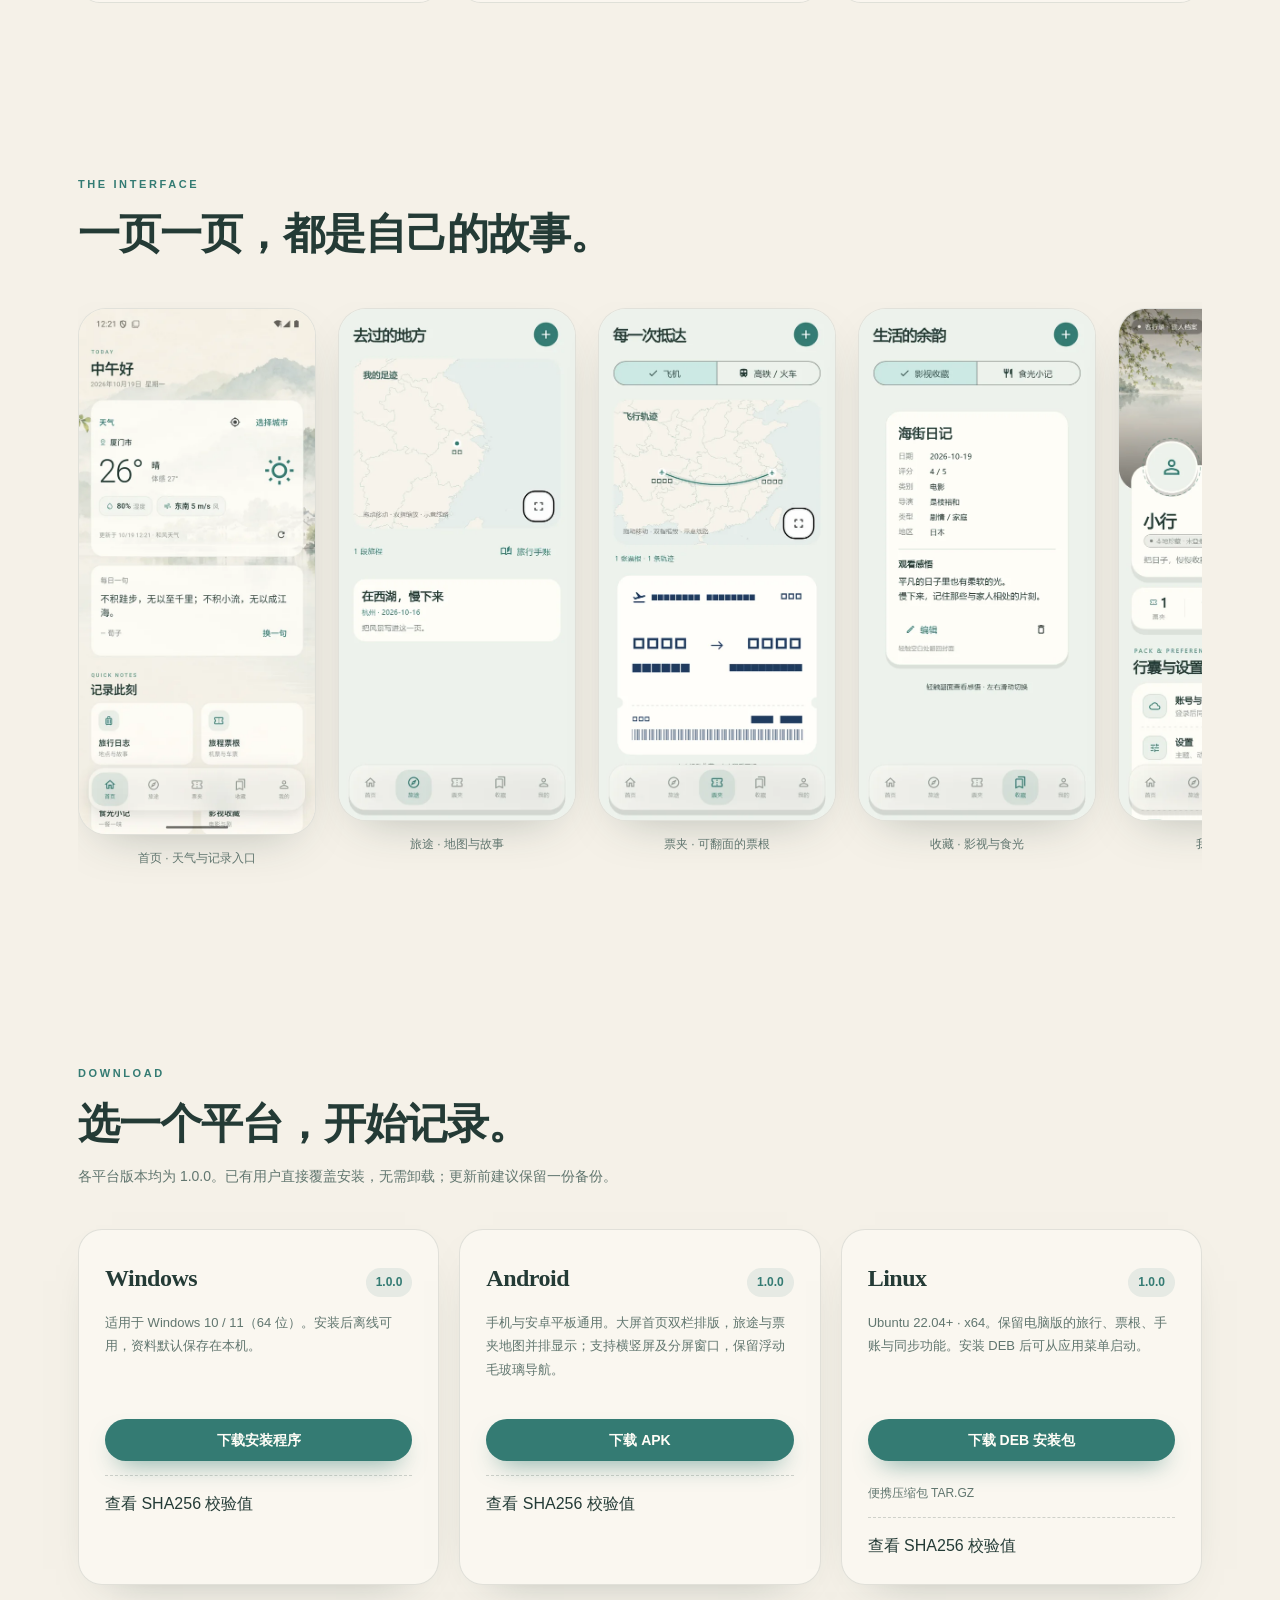
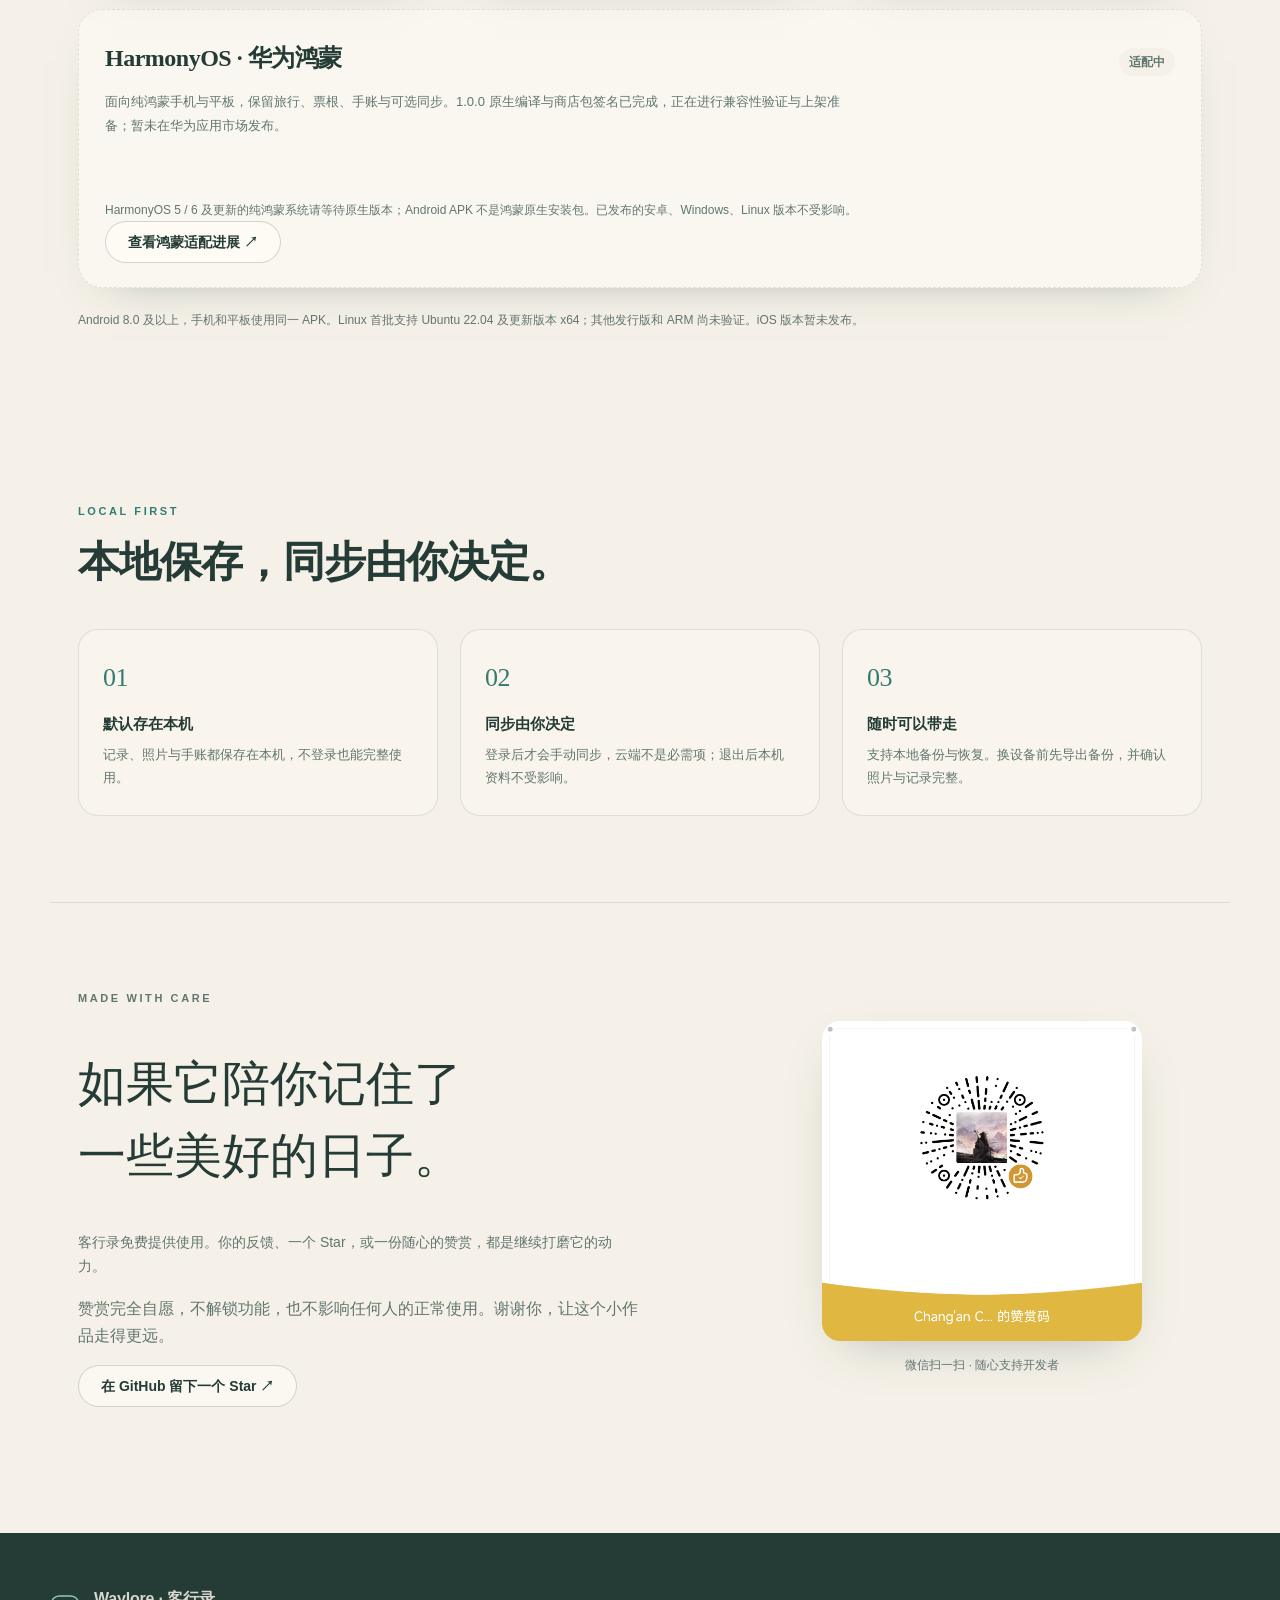
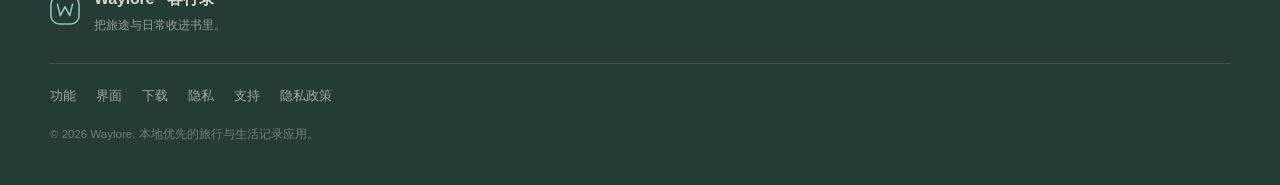
==== commit 44476ea5: "Add native HarmonyOS phone and tablet port with reproducible builds" ====
--- a/website/index.html
+++ b/website/index.html
@@ -138,6 +138,12 @@
         </article>
         <article class="download-card"><div class="download-top"><span class="platform">Linux</span><span class="ver">1.0.0</span></div><p class="desc">Ubuntu 22.04+ · x64。保留电脑版的旅行、票根、手账与同步功能。安装 DEB 后可从应用菜单启动。</p><a class="btn btn-primary full" href="https://github.com/changanhe1205-afk/kexinglu/releases/latest/download/Kexinglu-Linux-1.0.0-amd64.deb">下载 DEB 安装包</a><p class="note"><a href="https://github.com/changanhe1205-afk/kexinglu/releases/latest/download/Kexinglu-Linux-1.0.0-x86_64.tar.gz">便携压缩包 TAR.GZ</a></p><div class="hash"><a href="https://github.com/changanhe1205-afk/kexinglu/releases/latest/download/SHA256SUMS.txt">查看 SHA256 校验值</a></div></article>
       </div>
+      <article class="download-card harmony-status" id="harmonyos">
+        <div class="download-top"><span class="platform">HarmonyOS · 华为鸿蒙</span><span class="ver">适配中</span></div>
+        <p class="desc">面向纯鸿蒙手机与平板，保留旅行、票根、手账与可选同步。1.0.0 原生编译与商店包签名已完成，正在进行兼容性验证与上架准备；暂未在华为应用市场发布。</p>
+        <p class="note">HarmonyOS 5 / 6 及更新的纯鸿蒙系统请等待原生版本；Android APK 不是鸿蒙原生安装包。已发布的安卓、Windows、Linux 版本不受影响。</p>
+        <a class="btn btn-ghost" href="https://github.com/changanhe1205-afk/kexinglu/tree/main/harmony" target="_blank" rel="noopener">查看鸿蒙适配进展 ↗</a>
+      </article>
       <p class="note">Android 8.0 及以上，手机和平板使用同一 APK。Linux 首批支持 Ubuntu 22.04 及更新版本 x64；其他发行版和 ARM 尚未验证。iOS 版本暂未发布。</p>
     </section>
 
--- a/website/styles.css
+++ b/website/styles.css
@@ -601,3 +601,5 @@
 @media(max-width:700px){.support-section{grid-template-columns:1fr;gap:32px}.support-code{max-width:250px}.hero-art{order:0}.hero-copy{order:-1}}
 
 @media(min-width:701px){.download-card .desc{min-height:88px}}
+
+.harmony-status{margin-top:24px;border-style:dashed}.harmony-status .desc{max-width:760px}.harmony-status .ver{background:var(--paper);color:var(--muted)}
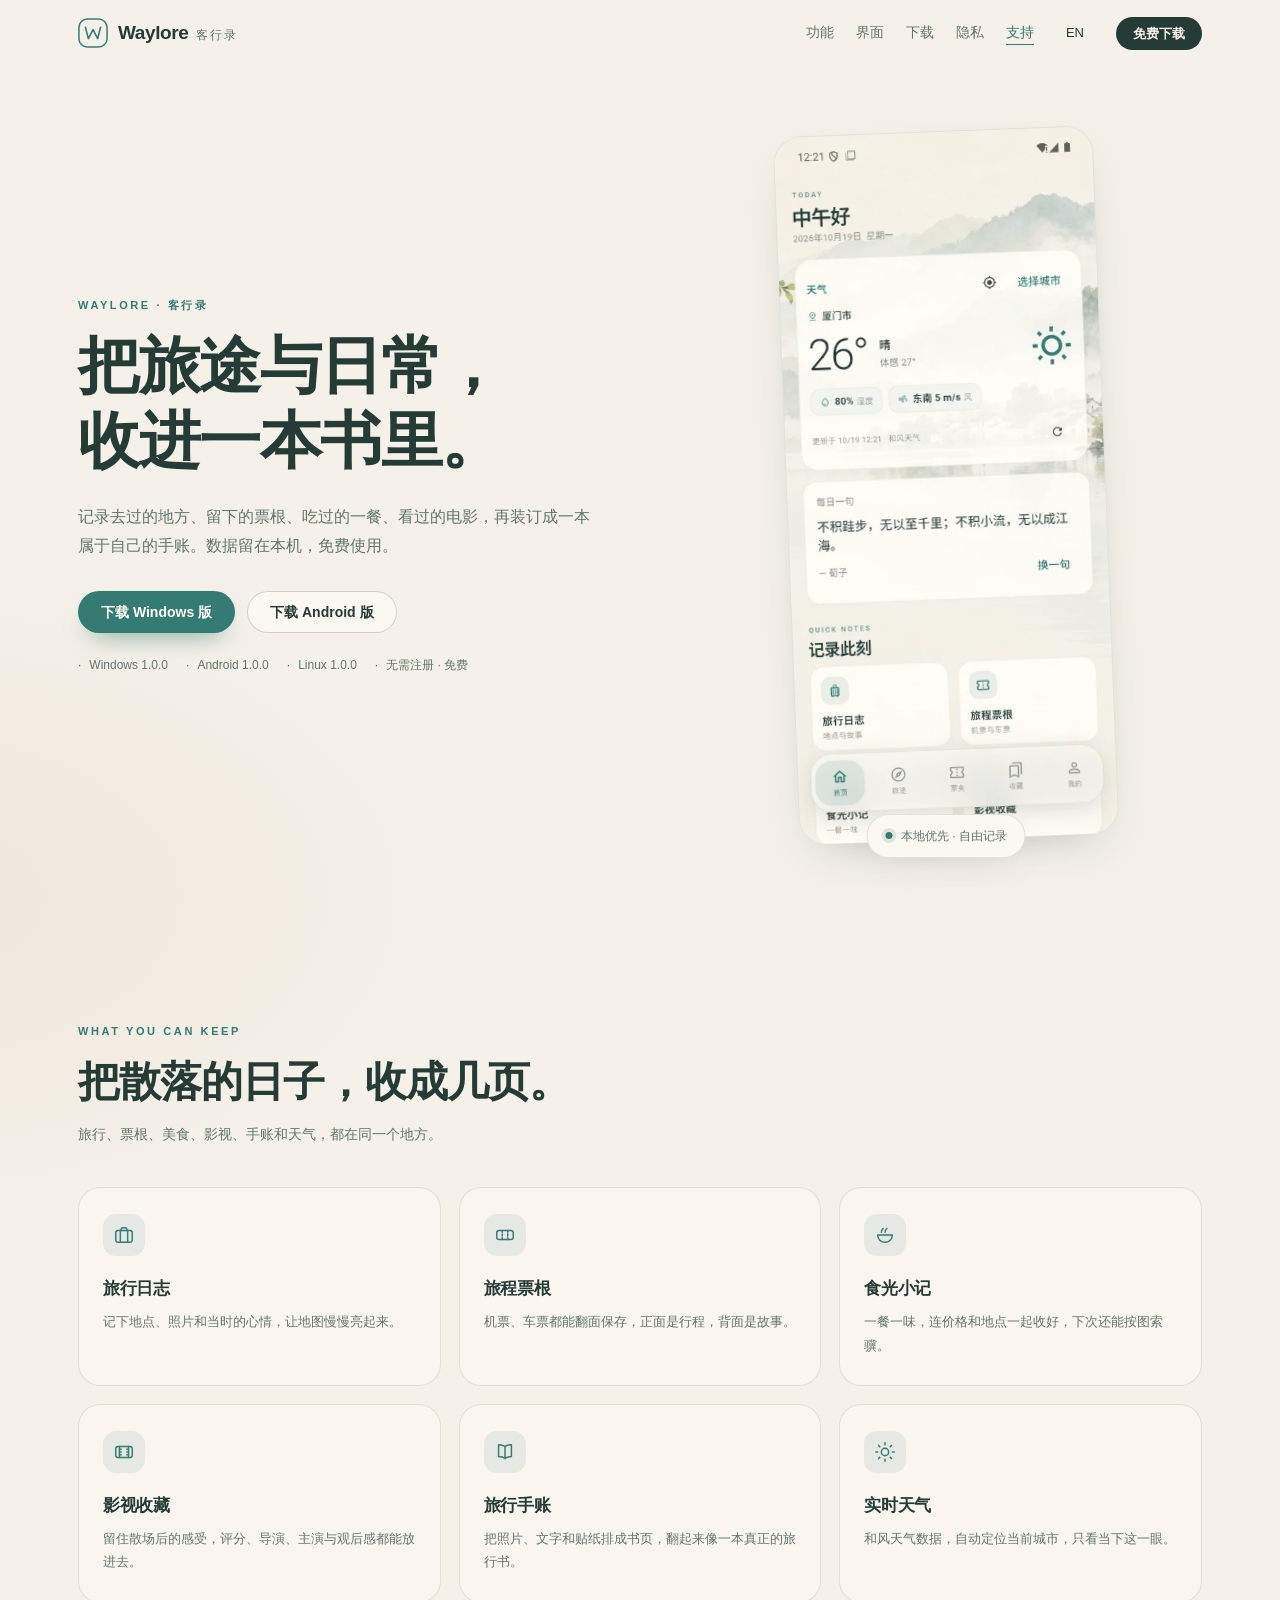
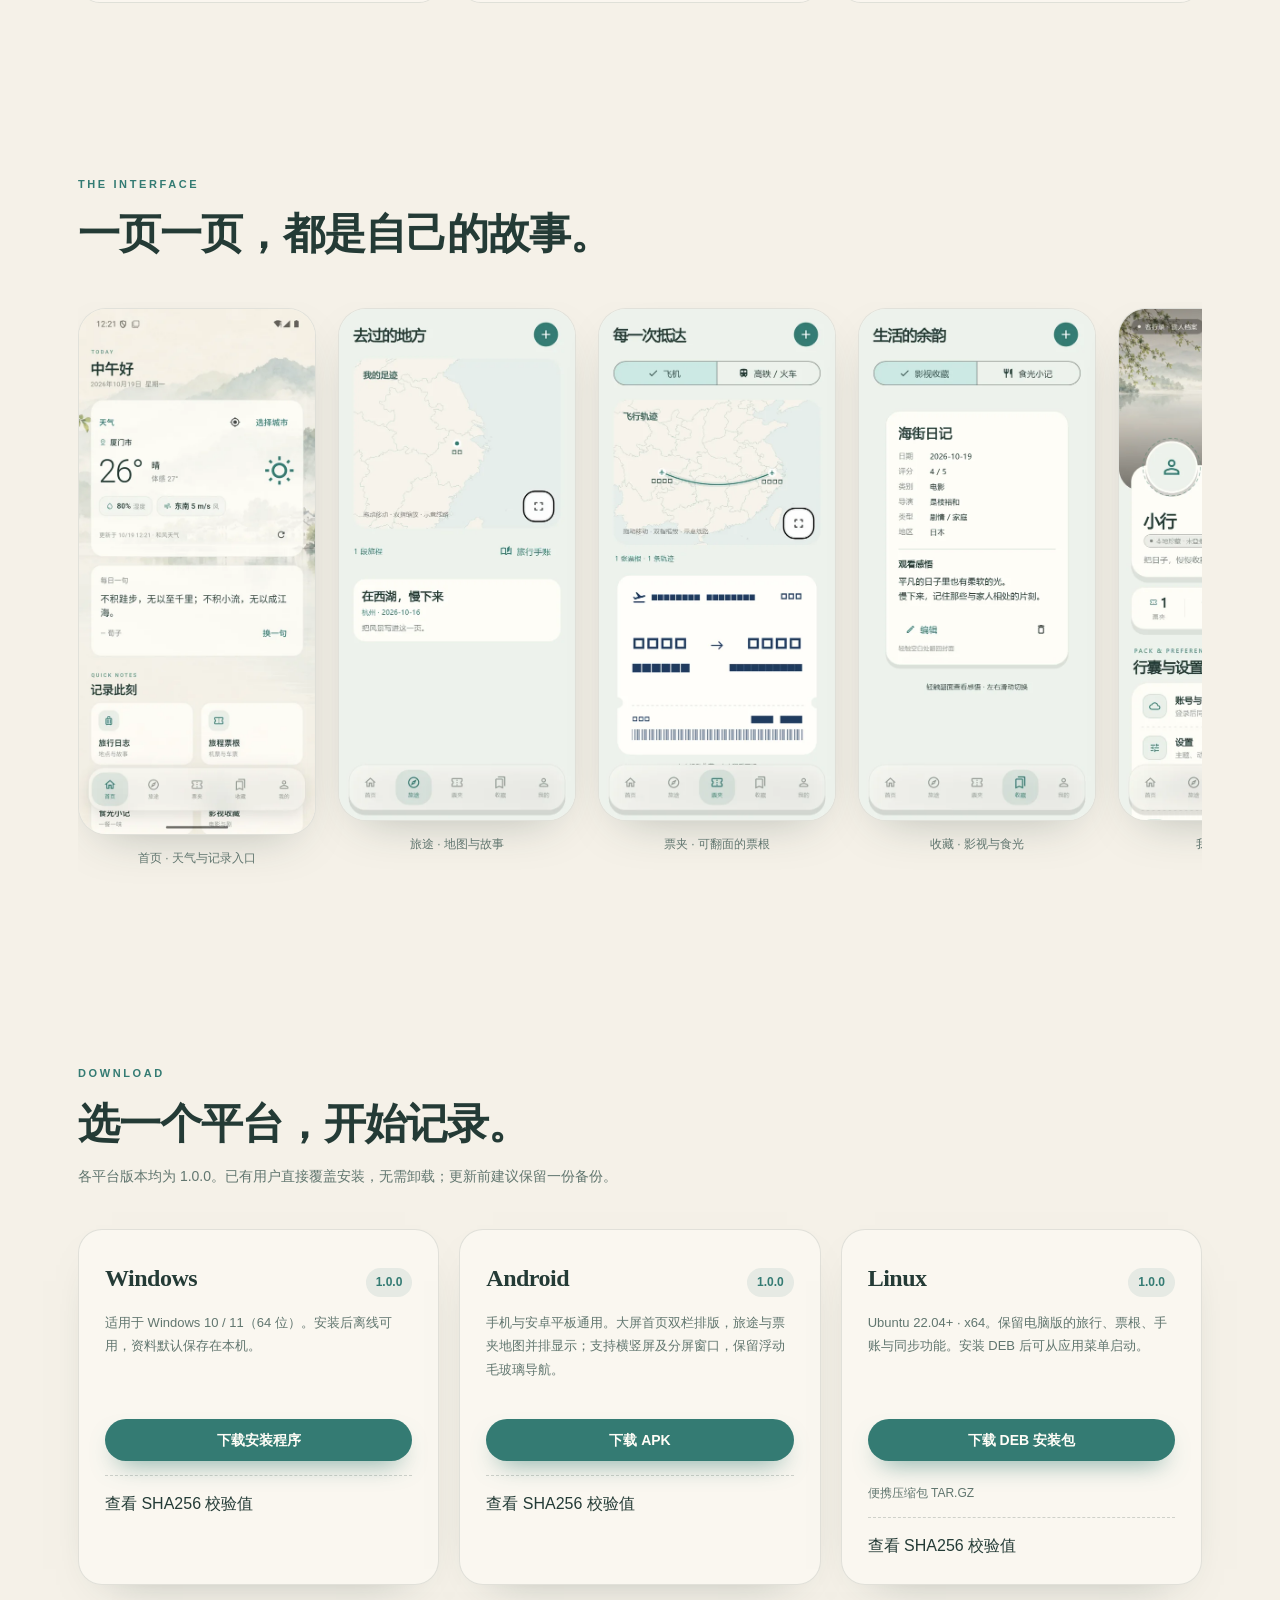
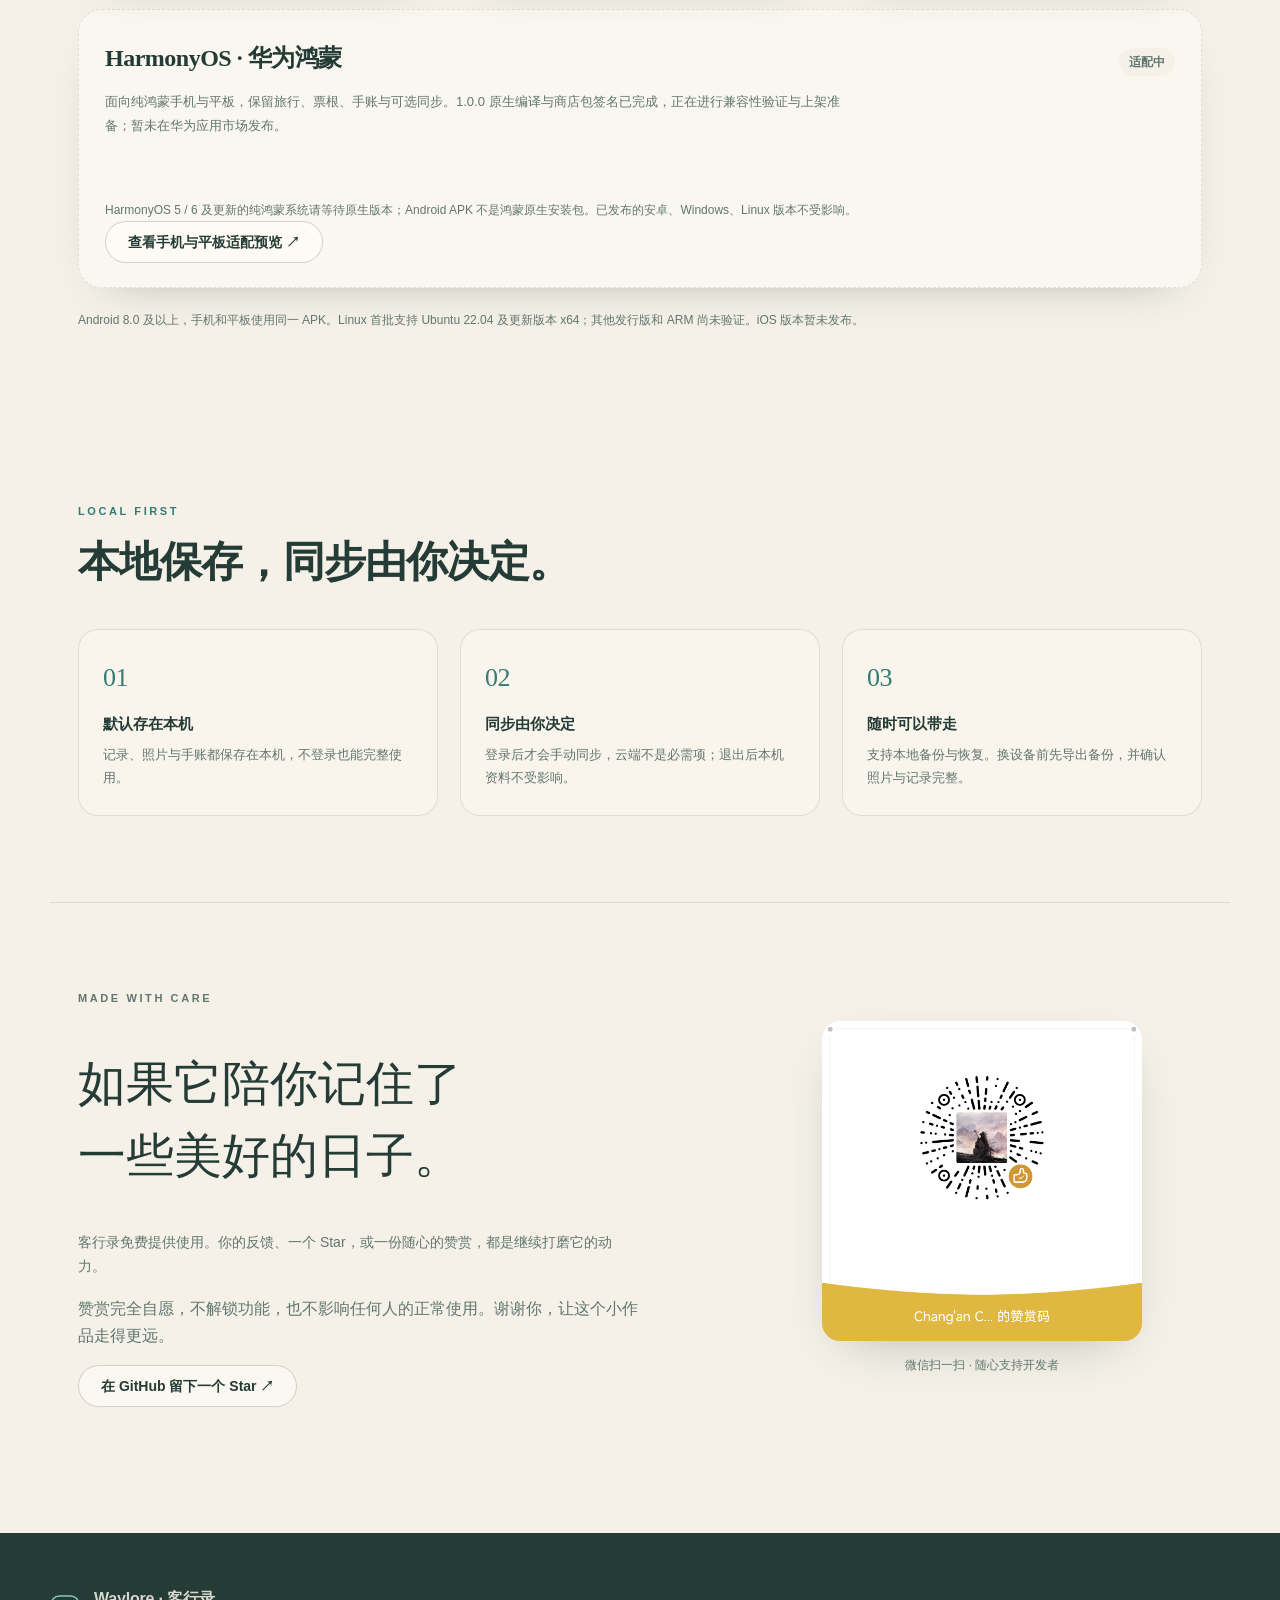
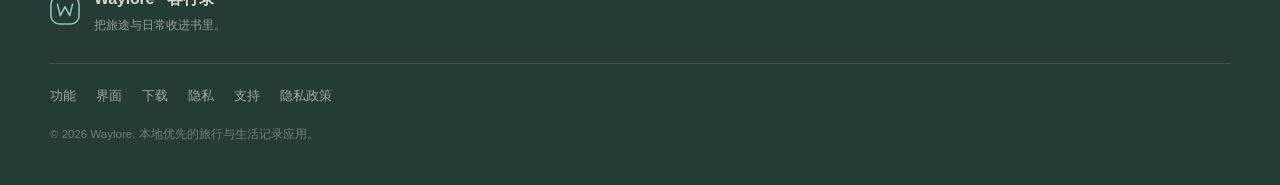
==== commit c7f6876a: "Add truthful Harmony phone and large-window preview to website" ====
--- a/website/index.html
+++ b/website/index.html
@@ -142,7 +142,7 @@
         <div class="download-top"><span class="platform">HarmonyOS · 华为鸿蒙</span><span class="ver">适配中</span></div>
         <p class="desc">面向纯鸿蒙手机与平板，保留旅行、票根、手账与可选同步。1.0.0 原生编译与商店包签名已完成，正在进行兼容性验证与上架准备；暂未在华为应用市场发布。</p>
         <p class="note">HarmonyOS 5 / 6 及更新的纯鸿蒙系统请等待原生版本；Android APK 不是鸿蒙原生安装包。已发布的安卓、Windows、Linux 版本不受影响。</p>
-        <a class="btn btn-ghost" href="https://github.com/changanhe1205-afk/kexinglu/tree/main/harmony" target="_blank" rel="noopener">查看鸿蒙适配进展 ↗</a>
+        <a class="btn btn-ghost" href="harmony.html">查看手机与平板适配预览 ↗</a>
       </article>
       <p class="note">Android 8.0 及以上，手机和平板使用同一 APK。Linux 首批支持 Ubuntu 22.04 及更新版本 x64；其他发行版和 ARM 尚未验证。iOS 版本暂未发布。</p>
     </section>
--- a/website/styles.css
+++ b/website/styles.css
@@ -603,3 +603,31 @@
 @media(min-width:701px){.download-card .desc{min-height:88px}}
 
 .harmony-status{margin-top:24px;border-style:dashed}.harmony-status .desc{max-width:760px}.harmony-status .ver{background:var(--paper);color:var(--muted)}
+
+/* Local assets, restrained motion, keyboard-accessible previews. */
+.hero-phone{transition:transform .45s cubic-bezier(.2,.7,.2,1);will-change:transform}
+.preview-trigger{display:block;width:100%;padding:0;border:0;background:none;cursor:zoom-in;border-radius:inherit}
+.preview-trigger:focus-visible{outline:3px solid var(--accent,#367f74);outline-offset:6px}
+.shot .phone{transition:transform .4s cubic-bezier(.2,.7,.2,1),box-shadow .4s}
+.shot:hover .phone{transform:translateY(-8px);box-shadow:0 24px 55px #173c3020}
+.site-nav a.active{color:var(--accent,#367f74);text-decoration:underline;text-underline-offset:7px}
+.image-preview{border:0;border-radius:20px;background:#f6f7f3;padding:14px;max-width:92vw;max-height:94dvh;box-shadow:0 35px 120px #0005}
+.image-preview::backdrop{background:#102a26bd;backdrop-filter:blur(12px)}
+.image-preview img{display:block;max-width:84vw;max-height:84dvh;object-fit:contain;border-radius:10px}
+.image-preview button{position:absolute;right:20px;top:20px;border:0;border-radius:50%;width:44px;height:44px;font-size:28px;background:#fff;color:#173c30;cursor:pointer;box-shadow:0 3px 20px #0002}
+.btn{transition:transform .22s,box-shadow .22s,background .22s}
+.btn:active{transform:scale(.97)}
+@media(prefers-reduced-motion:reduce){.hero-phone,.shot .phone,.btn{transition:none!important;transform:none!important}}
+
+.preview-open{overflow:hidden}
+.image-preview{padding:20px;overflow:auto}
+.image-preview img{max-height:72dvh;margin:auto}
+.image-preview .preview-close{position:absolute;right:22px;top:22px;width:44px;height:44px}
+.preview-caption{text-align:center;margin:16px 6px 12px;font-size:14px;color:#34554e}
+.preview-controls{display:flex;justify-content:space-between;gap:16px}
+.image-preview .preview-controls button{position:static;width:auto;height:auto;border-radius:12px;font-size:13px;padding:12px 18px;box-shadow:none;border:1px solid #34554e22}
+.image-preview button:focus-visible{outline:3px solid #367f74;outline-offset:3px}
+.image-preview[open]{animation:preview-enter .25s ease-out}
+@keyframes preview-enter{from{opacity:0;transform:translateY(12px) scale(.98)}to{opacity:1;transform:none}}
+@media(max-width:600px){.image-preview{padding:12px;max-width:96vw}.image-preview img{max-width:86vw}.image-preview .preview-controls button{padding:12px 10px;font-size:11px}}
+@media(prefers-reduced-motion:reduce){.image-preview[open]{animation:none}}
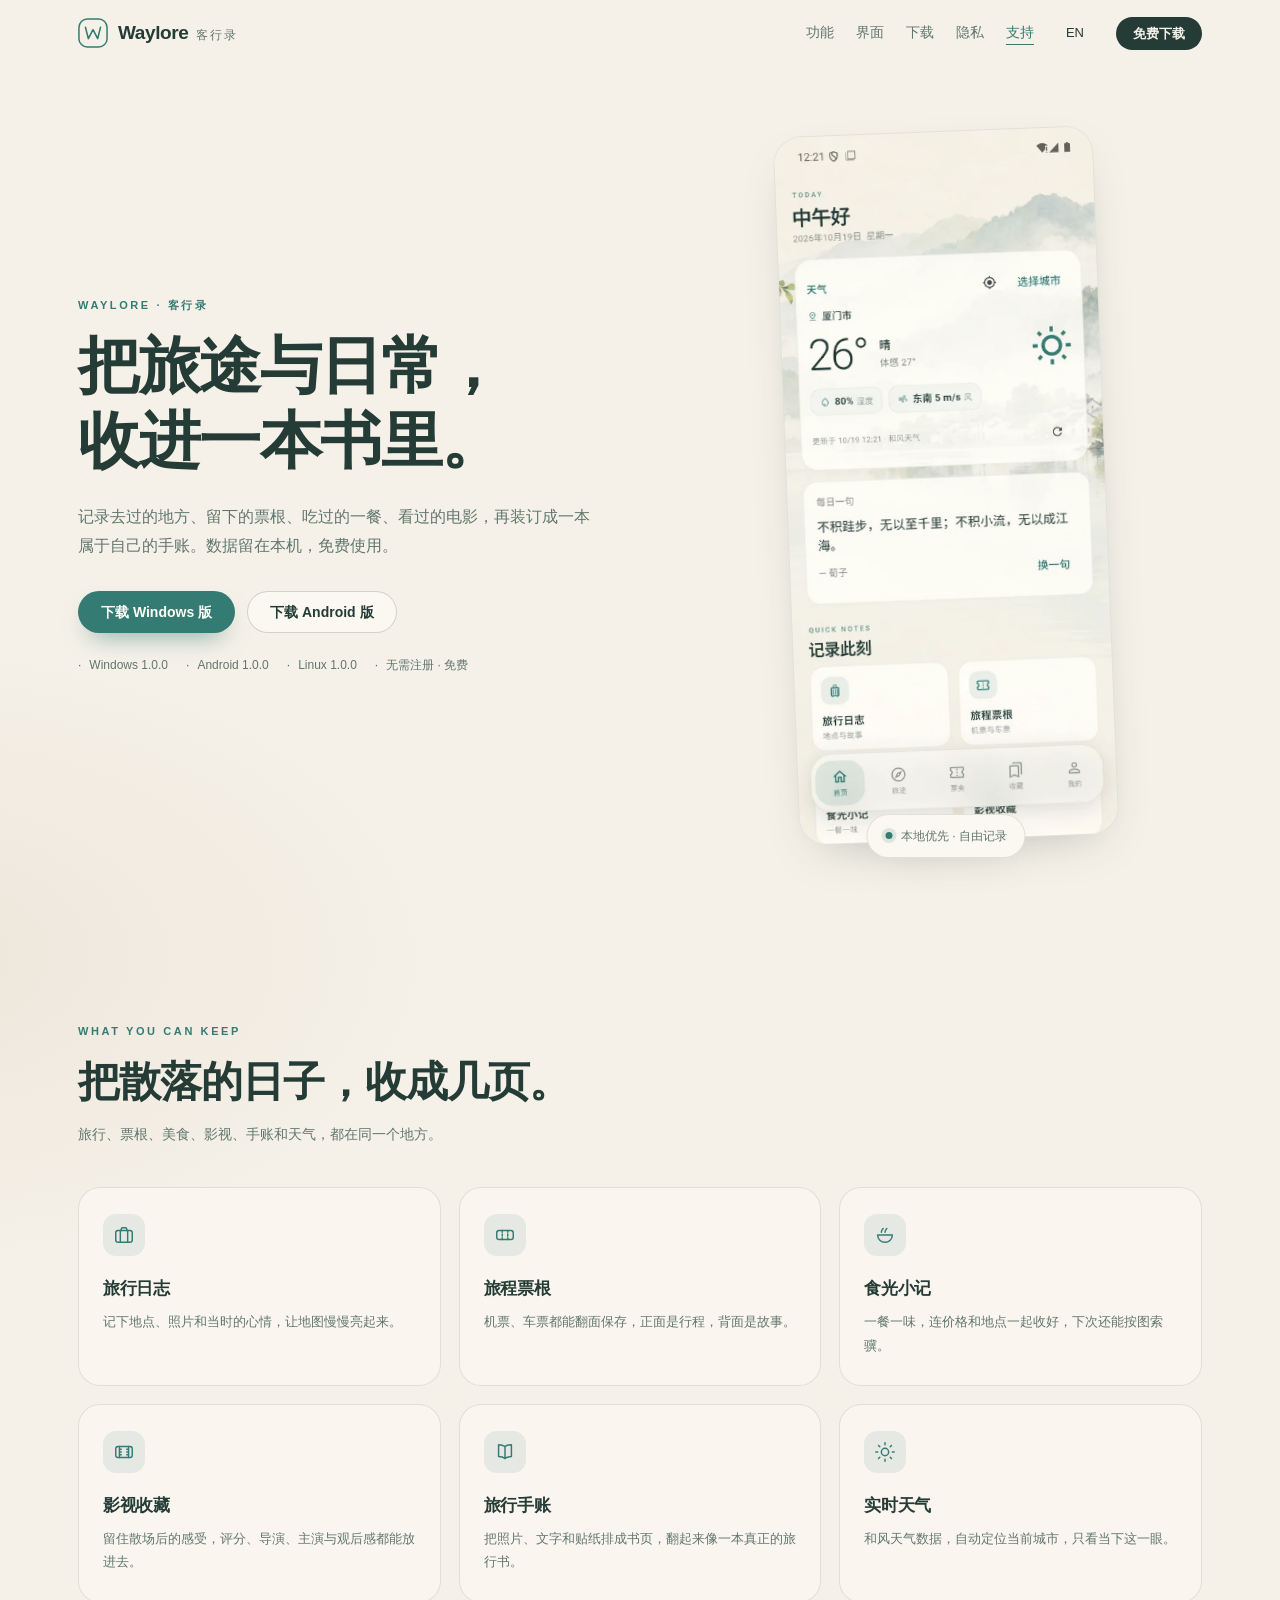
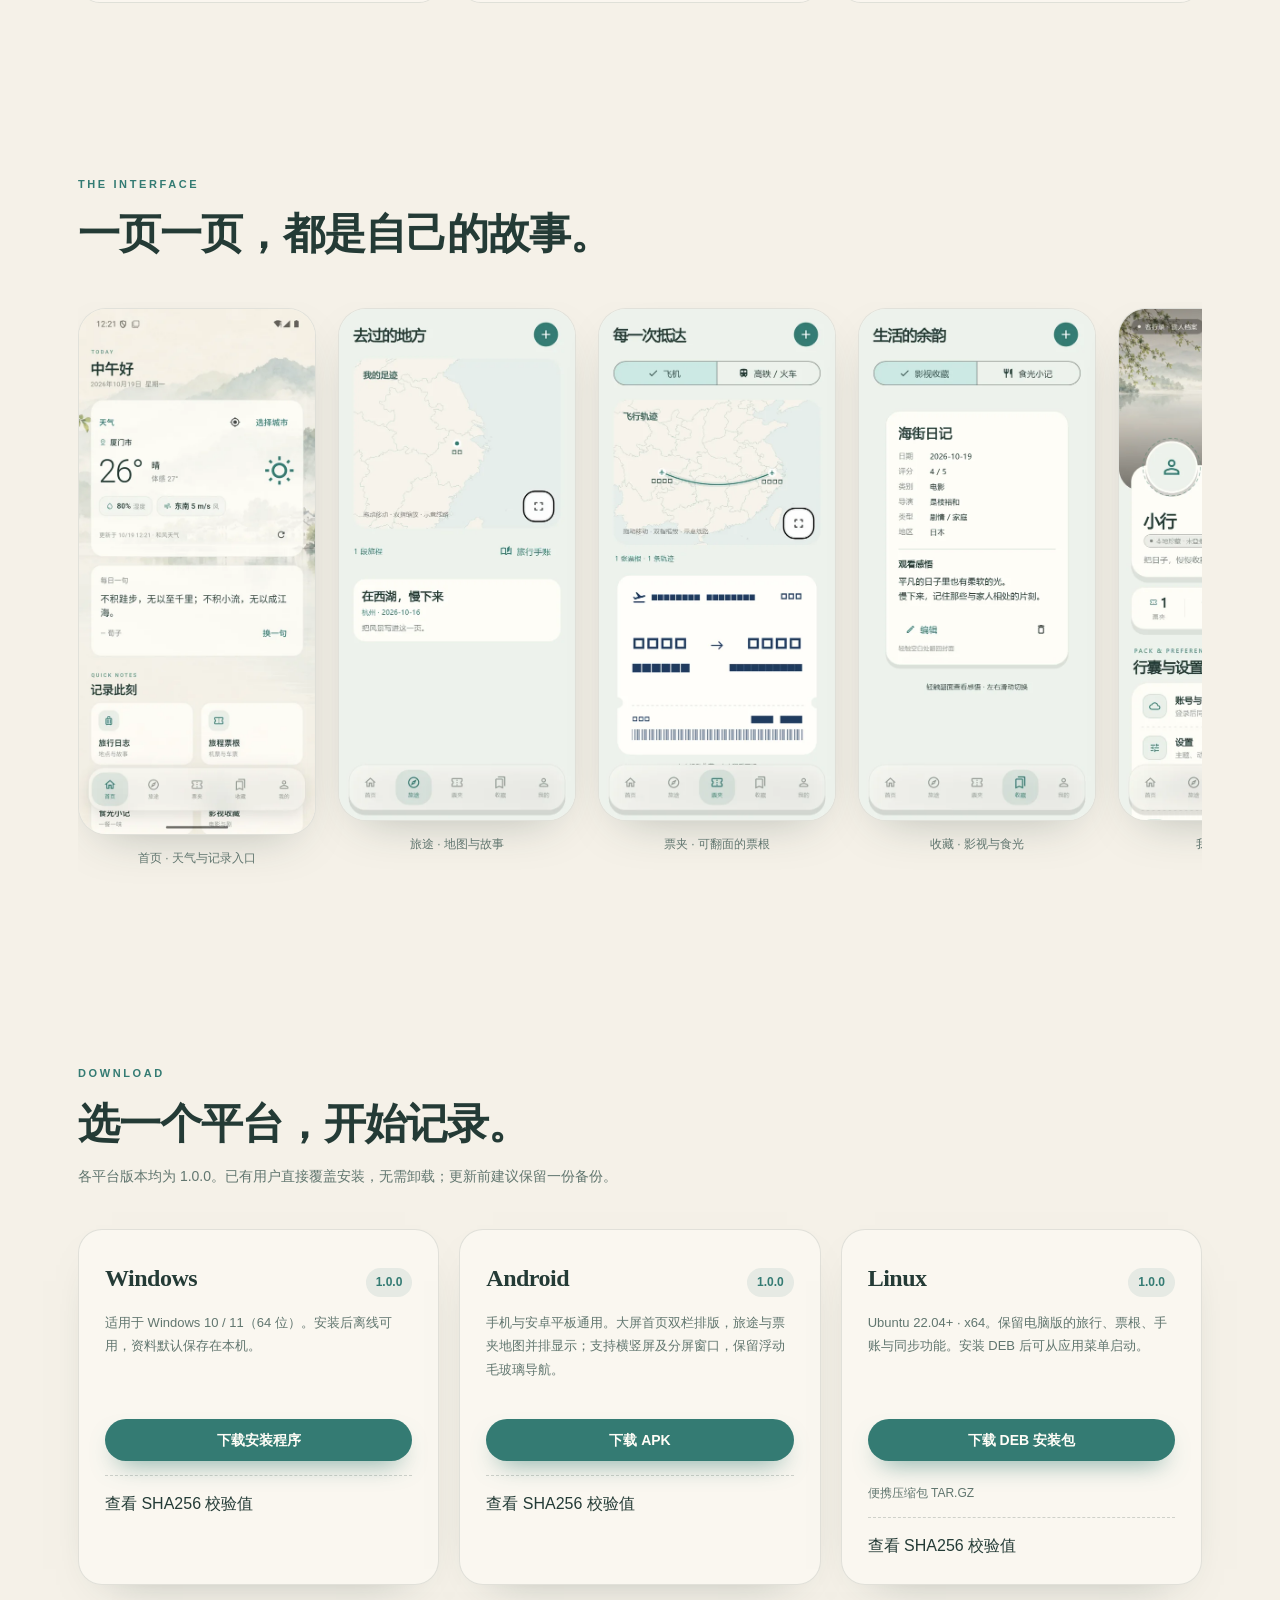
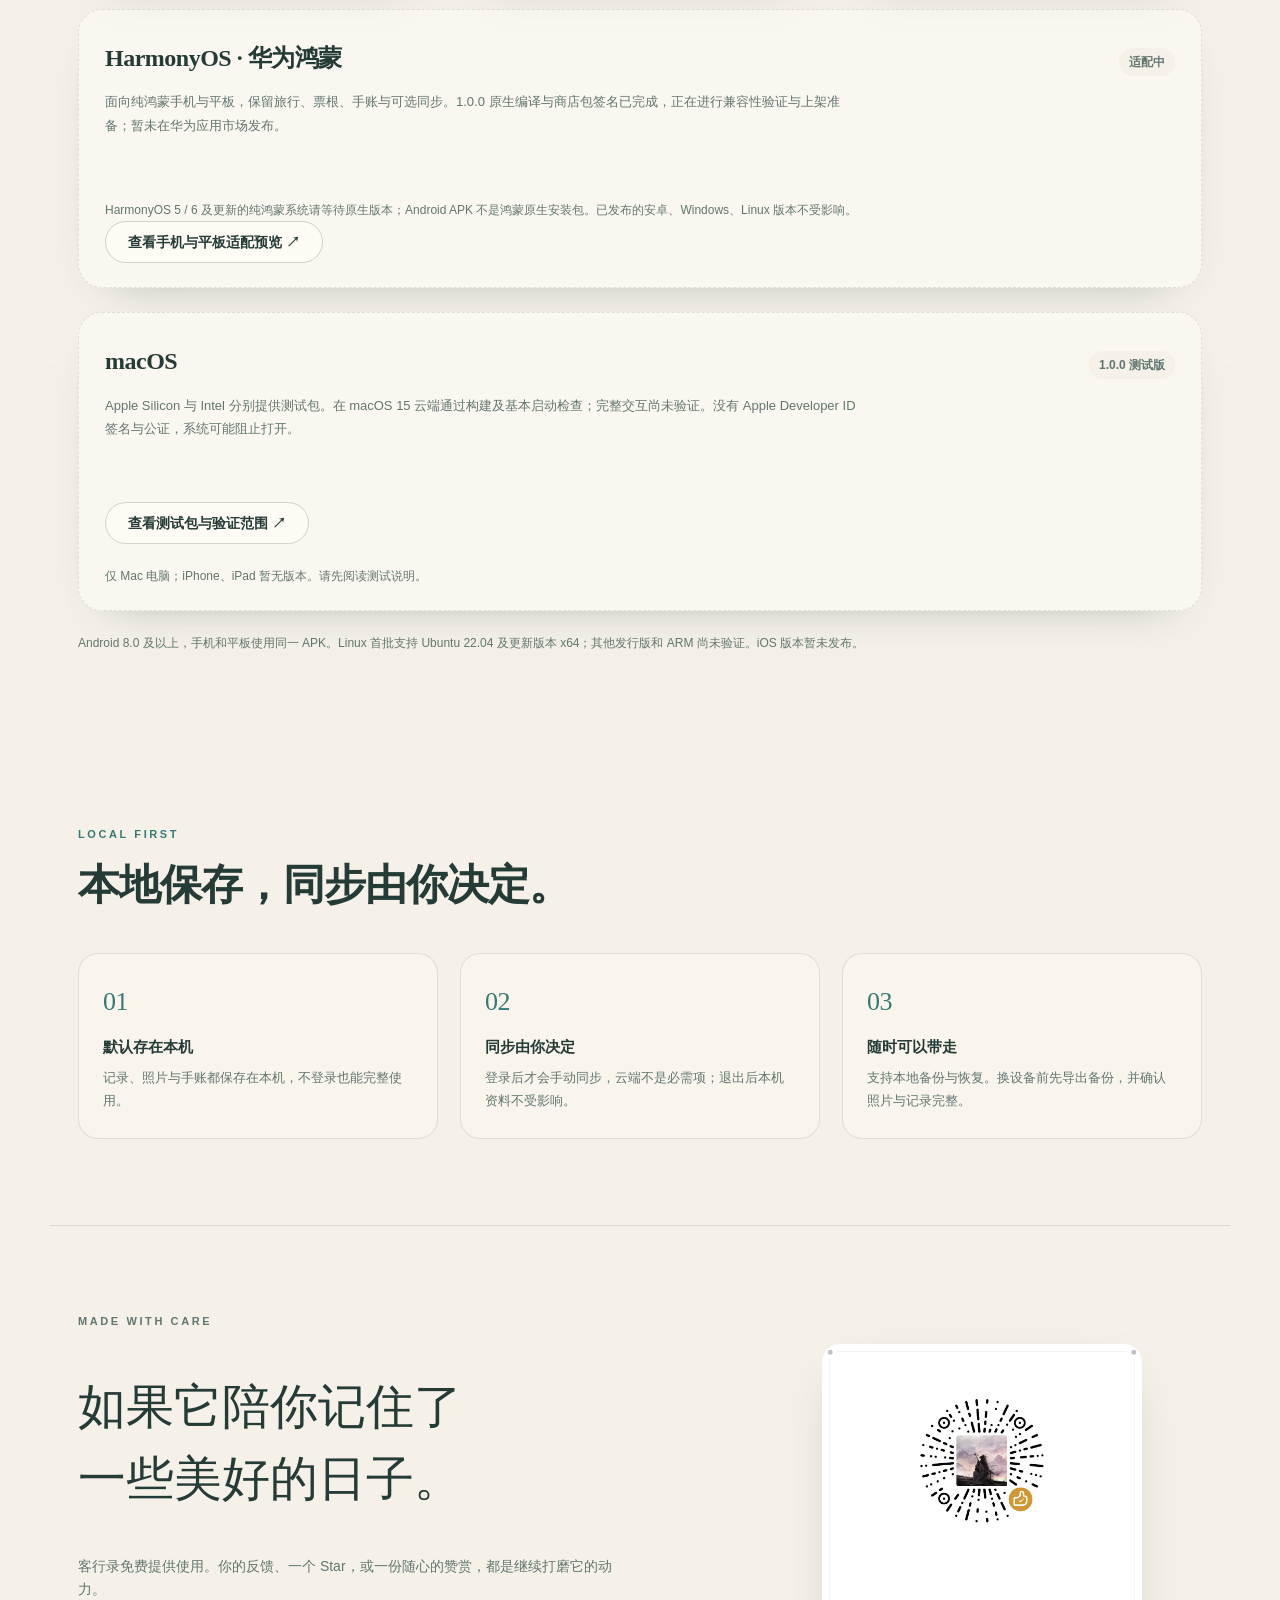
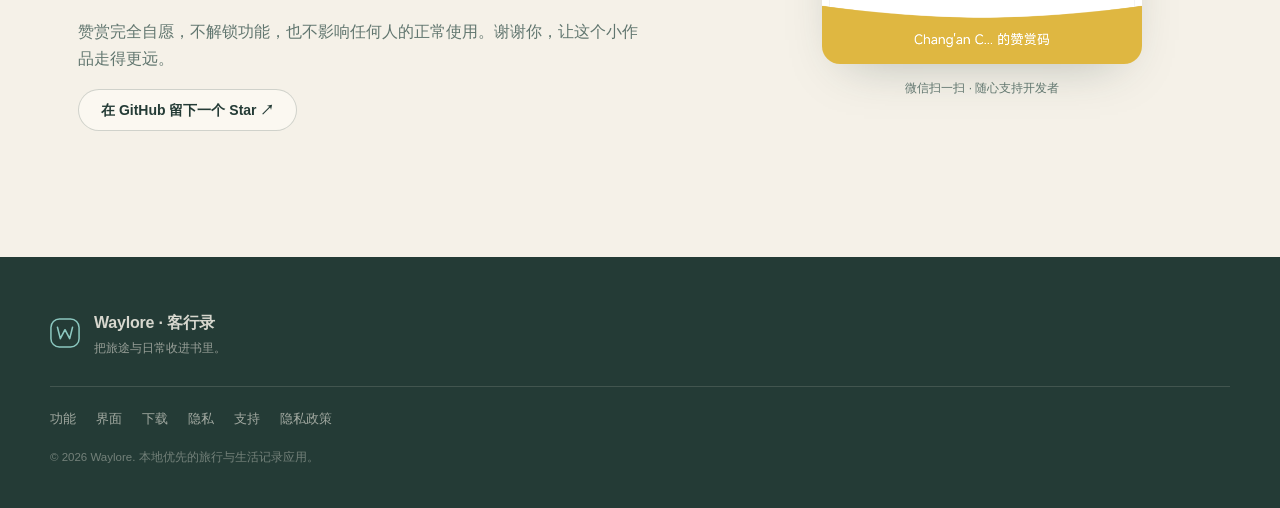
==== commit 7f0bf73c: "Link Mac evaluation downloads with validation limits" ====
--- a/website/index.html
+++ b/website/index.html
@@ -144,6 +144,7 @@
         <p class="note">HarmonyOS 5 / 6 及更新的纯鸿蒙系统请等待原生版本；Android APK 不是鸿蒙原生安装包。已发布的安卓、Windows、Linux 版本不受影响。</p>
         <a class="btn btn-ghost" href="harmony.html">查看手机与平板适配预览 ↗</a>
       </article>
+      <article class="download-card harmony-status" id="macos"><div class="download-top"><span class="platform">macOS</span><span class="ver">1.0.0 测试版</span></div><p class="desc">Apple Silicon 与 Intel 分别提供测试包。在 macOS 15 云端通过构建及基本启动检查；完整交互尚未验证。没有 Apple Developer ID 签名与公证，系统可能阻止打开。</p><a class="btn btn-ghost" href="https://github.com/changanhe1205-afk/kexinglu/releases/tag/v1.0.0-macos-preview1">查看测试包与验证范围 ↗</a><p class="note">仅 Mac 电脑；iPhone、iPad 暂无版本。请先阅读测试说明。</p></article>
       <p class="note">Android 8.0 及以上，手机和平板使用同一 APK。Linux 首批支持 Ubuntu 22.04 及更新版本 x64；其他发行版和 ARM 尚未验证。iOS 版本暂未发布。</p>
     </section>
 
